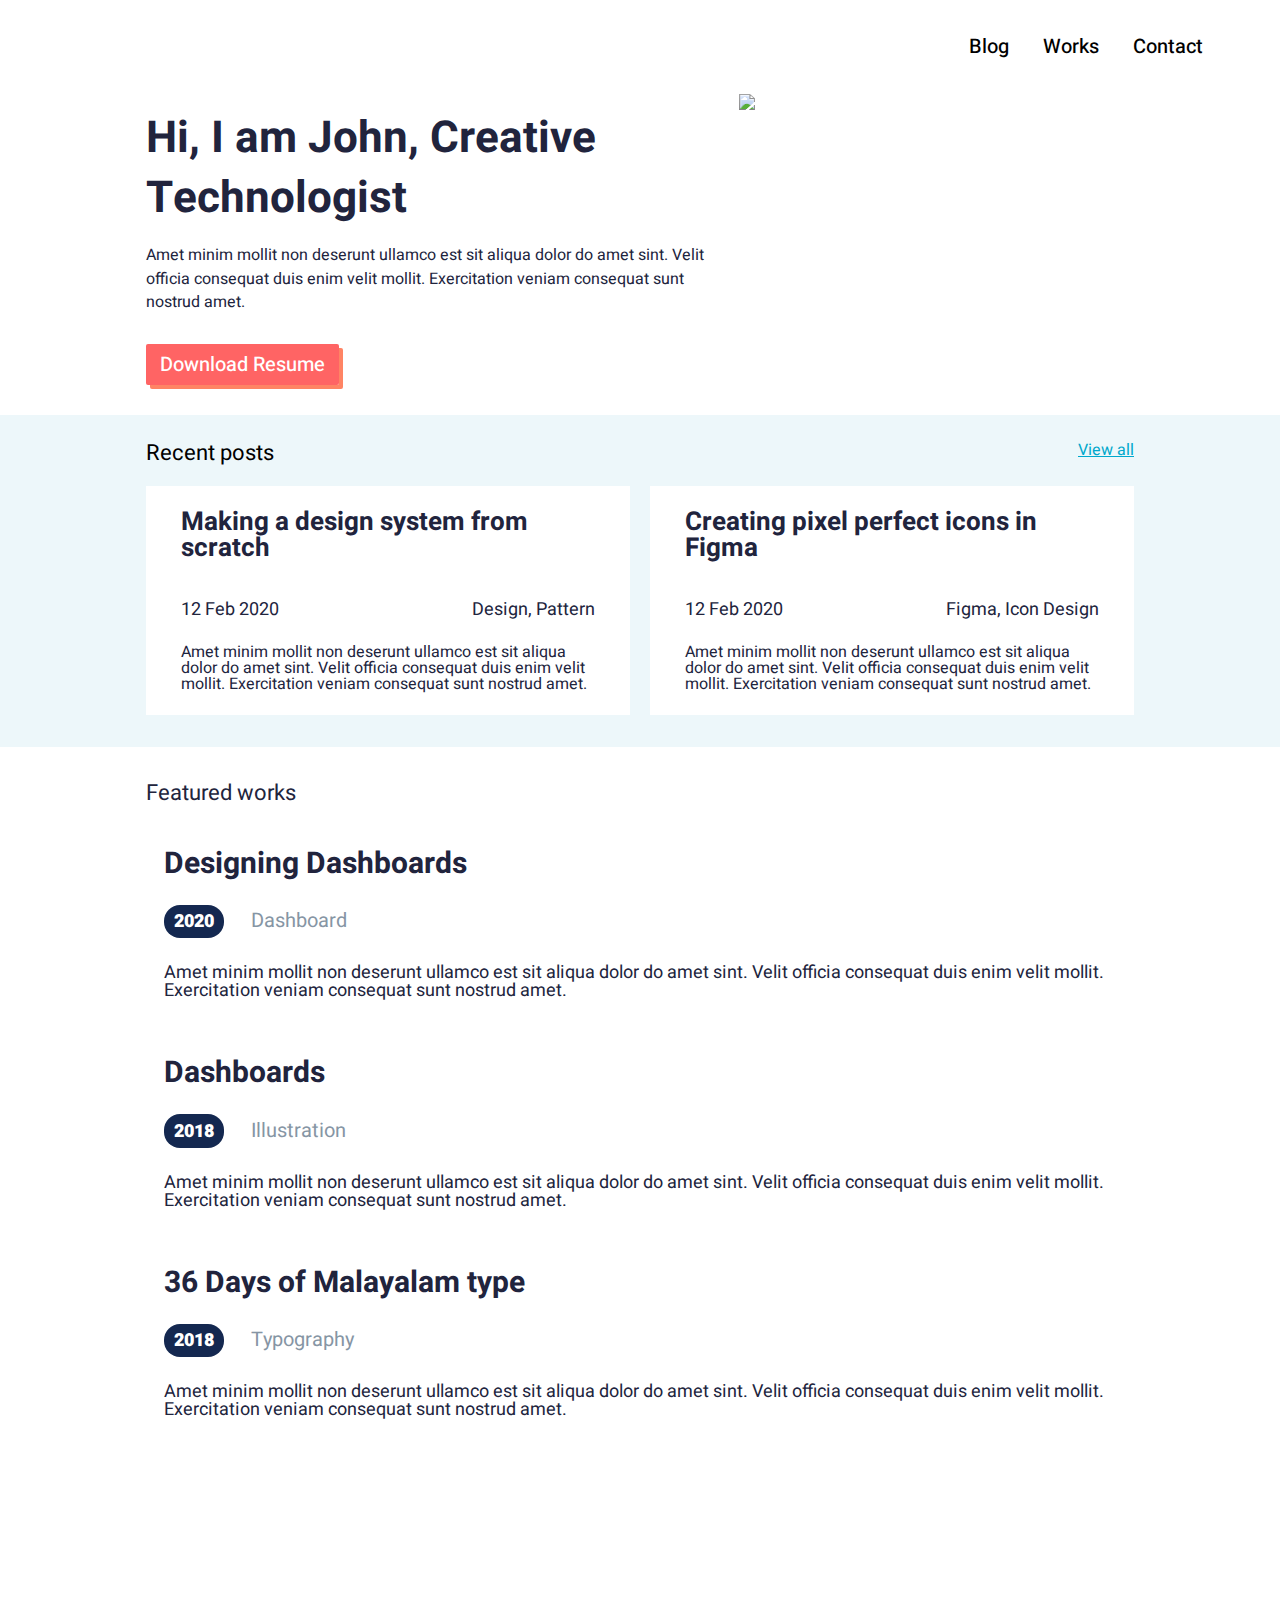
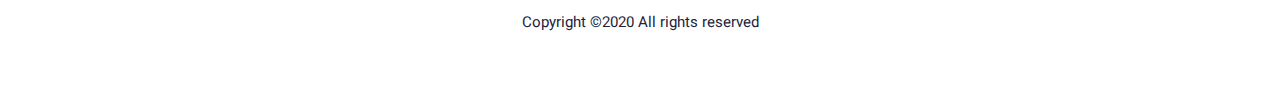
==== index.html @ c67c10aa "Add files via upload" ====
<!DOCTYPE html>
<html lang="ru">
<head>
	<title>Home</title>
	<meta charset="utf-8">
	<link rel="stylesheet" type="text/css" href="style-home.css">
<!-- Підключаємо шрифти -->
	<link rel="preconnect" href="https://fonts.googleapis.com">
	<link rel="preconnect" href="https://fonts.gstatic.com" crossorigin>
	<link href="https://fonts.googleapis.com/css2?family=Heebo:wght@400;500;700;900&display=swap" rel="stylesheet">
</head>
<body>

	<header class="header">
		<div class="container-header">
			<div class="menu">
				<a href="blog.html" class="menu__item">Blog</a>
				<a href="work.html" class="menu__item">Works</a>
				<a href="" class="menu__item">Contact</a>
			</div>
		</div>
	</header>

	<main class="main">
		<div class="hi">
			<div class="container">
				<div class="hi__row">
					<div class="hi__info info">
						<div class="info__title">Hi, I am John, Creative Technologist</div>
						<div class="info__text">Amet minim mollit non deserunt ullamco est sit aliqua dolor do amet sint. Velit officia consequat duis enim velit mollit. Exercitation veniam consequat sunt nostrud amet.</div>
						<div class="info__button">
							<a href="" class="info__download">Download Resume</a>
						</div>
					</div>
					<div class="hi__photo">
						<img src="img/trump.png">
					</div>
				</div>
			</div>
		</div>
		<div class="post">
			<div class="container">
				<div class="post__top top">
					<div class="top__row">
						<div class="top__recent">Recent posts</div>
						<a href="" class="top__view">View all</a>
					</div>
				</div>
				<div class="post__main main">
					<div class="main__row">
						<div class="main__item-1">
							<div class="main__title">Making a design system from scratch</div>
							<div class="main__subtitle">
								<div class="main__date">12 Feb 2020</div>
								<div class="main__info">Design, Pattern</div>
							</div>
							<div class="main__text">Amet minim mollit non deserunt ullamco est sit aliqua dolor do amet sint. Velit officia consequat duis enim velit mollit. Exercitation veniam consequat sunt nostrud amet.</div>
						</div>
						<div class="main__item-2">
							<div class="main__title">Creating pixel perfect icons in Figma</div>
							<div class="main__subtitle">
								<div class="main__date">12 Feb 2020</div>
								<div class="main__info">Figma, Icon Design</div>
							</div>
							<div class="main__text">Amet minim mollit non deserunt ullamco est sit aliqua dolor do amet sint. Velit officia consequat duis enim velit mollit. Exercitation veniam consequat sunt nostrud amet.</div>
						</div>
					</div>
				</div>
			</div>
		</div>
		<div class="work">
			<div class="container">
				<div class="work__row">
					<div class="work__featured">Featured works</div>
					<div class="work__item item">
						<div class="item__img">
							<img src="img/img-1.png" class="img" alt="">
						</div>
						<div class="item__block">
							<div class="item__title">Designing Dashboards</div>
							<div class="item__year">2020</div>
							<div class="item__word">Dashboard</div>
							<div class="item__text">Amet minim mollit non deserunt ullamco est sit aliqua dolor do amet sint. Velit officia consequat duis enim velit mollit. Exercitation veniam consequat sunt nostrud amet.</div>
						</div>
					</div>
					<div class="work__item item">
						<div class="item__img">
							<img src="img/img-2.png" class="img" alt="">
						</div>
						<div class="item__block">
							<div class="item__title">Dashboards</div>
							<div class="item__year">2018</div>
							<div class="item__word">Illustration</div>
							<div class="item__text">Amet minim mollit non deserunt ullamco est sit aliqua dolor do amet sint. Velit officia consequat duis enim velit mollit. Exercitation veniam consequat sunt nostrud amet.</div>
						</div>
					</div>
					<div class="work__item item">
						<div class="item__img">
							<img src="img/img-3.png" class="img" alt="">
						</div>
						<div class="item__block">
							<div class="item__title">36 Days of Malayalam type</div>
							<div class="item__year">2018</div>
							<div class="item__word">Typography</div>
							<div class="item__text">Amet minim mollit non deserunt ullamco est sit aliqua dolor do amet sint. Velit officia consequat duis enim velit mollit. Exercitation veniam consequat sunt nostrud amet.</div>
						</div>
					</div>
				</div>
			</div>
		</div>
	</main>

	<footer class="footer">
		<div class="footer__logos logos">
			<img src="img/insta.png" alt="" class="logos__item">
			<img src="img/insta.png" alt="" class="logos__item">
			<img src="img/insta.png" alt="" class="logos__item">
			<img src="img/insta.png" alt="" class="logos__item">
		</div>
		<div class="footer__text">Copyright ©2020 All rights reserved </div>
	</footer>

</body>
</html>
---- style-home.css ----
/* 		Обнуление		 */
*{padding: 0; margin: 0; border: 0;}
*, *:before, *:after{-moz-box-sizing:border-box;-webkit-box-sizing:border-box;box-sizing:border-box;}
:focus, :active{outline: none;}
a:active,a:focus{outline: none;}
nav,footer,header,aside{display: block;}
html,body{height: 100%; width: 100%; font-size: 100%; line-height: 1; font-size: 14px;-ms-text-size-adjust:100%;-moz-text-size-adjust:100%;-webkit-text-size-adjust:100%;}
input,button,textarea{font-family: inherit;}
input::-ms-clear{display: none;}
button{cursor: pointer;}
a,a:visited{text-decoration: none;}
a:hover{text-decoration: none;}
ul li{list-style: none;}
img{vertical-align: top;}
h1,h2,h3,h4,h5,h6{font-size: inherit;font-weight: inherit;}
/* 		Обнуление 		*/



body{
	font-family: Heebo;
}



.header{}
.container-header{
	margin: 0 60px;
}
.menu{
	display: flex;
	justify-content: flex-end;
	margin: 32px 0;
}
.menu__item{
	font-weight: 500;
	font-size: 20px;
	color: #000;
	padding: 5px 17px;
	transition-duration: 0.3s;
}

.menu__item:hover{
	color: #FF6464;
}


.main{}
.hi{}
.container{
	margin: 0 146px;
}
.hi__row{
	display: flex;
	justify-content: center;
}
.hi__info{
	align-items: center;
}
.info{}
.info__title{
	color: #21243D;
	font-weight: 700;
	font-size: 44px;
	line-height: 60px;
	margin: 15px 0;
}
.info__text{
	color: #21243D;
	font-weight: 400;
	font-size: 16px;
	line-height: 23.5px;
	margin: 15px 0;
}
.info__button{
	margin: 30px 0;
}

.info__download{
	display: inline;
	background-color: #FF6464;
	box-shadow: 4px 4px #FF8464;
	font-weight: 500;
	font-size: 20px;
	line-height: 40px;
	padding: 6px 14px;
	color: #fff;
	border-radius: 2px;
	top: 0;
	left: 0;
	position: relative;
	transition-duration: 0.1s, 0.1s, 0.1s;
	transition-property: top, left, box-shadow;
}

.info__download:hover{
	top: 2px;
	left: 2px;
	box-shadow: 2px 3px #FF8464;
}

.hi__photo{
	min-width: 40%;
	align-items: flex-end;
}




.post{
	background-color: #EDF7FA;
	padding-bottom: 32px;
}
.post__top{}
.top{}
.top__row{
	display: flex;
	justify-content: space-between;
	padding: 27px 0px 22px 0;
}
.top__recent{
	font-weight: 400;
	font-size: 22px;
}
.top__view{
	font-weight: 400;
	font-size: 16px;
	line-height: 23,5px;
	color: #00A8CC;
	text-decoration: underline;
}



.post__main{}
.main{}
.main__row{
	display: flex;
}
.main__item-1{
	max-width: 50%;
	padding: 23px 35px;
	background-color: #fff;
	margin-right: 10px;
}

.main__item-2{
	max-width: 50%;
	padding: 23px 35px;
	background-color: #fff;
	margin-left: 10px;
}

.main__title{
	font-weight: 700;
	font-size: 26px;
	color: #21243D;
	padding-bottom: 15px;
}
.main__subtitle{
	font-weight: 400;
	font-size: 18px;
	color: #21243D;
	display: flex;
	justify-content: space-between;
	padding: 25px 0;
}
.main__date{}
.main__info{}
.main__text{
	font-weight: 400;
	font-size: 16px;
	color: #21243D;
}




.work{}
.work__featured{
	font-weight: 400;
	font-size: 22px;
	color: #21243D;
	padding: 35px 0;
}
.work__row{}
.work__item{
	display: flex;
}
.item{
	padding: 10px 0;
	margin-bottom: 38px;
}
.item__img{}
.img{
	max-width: 246px;
	max-height: 180px;
	border-radius: 6px;
}
.item__block{
	margin-left: 18px;
}
.item__title{
	font-weight: 700;
	font-size: 30px;
	color: #21243D;
}

.item__year{
	display: inline-block;
	background-color: #142850;
	font-weight: 900;
	font-size: 18px;
	color: #fff;
	border-radius:  16px;
	padding: 8.5px 10px 7px 10px;
	margin: 26px 0;
}
.item__word{
	display: inline-block;
	font-weight: 400;
	font-size: 20px;
	color: #8695A4;
	margin: 0 24px;
}
.item__text{
	font-weight: 400;
	font-size: 18px;
	color: #21243D;
}


.footer{
	padding: 108px 0 54px 0;
}
.footer__logos{
	text-align: center;
	padding: 0 30px;

}
.logos{
}

.logos__item{
	max-height: 40px; 
	max-width: 40px;
	margin: 0 17.5px;;
}
.footer__text{
	text-align: center;
	font-weight: 400;
	font-size: 15px;
	color: #21243D;
	padding: 26px 0;
}
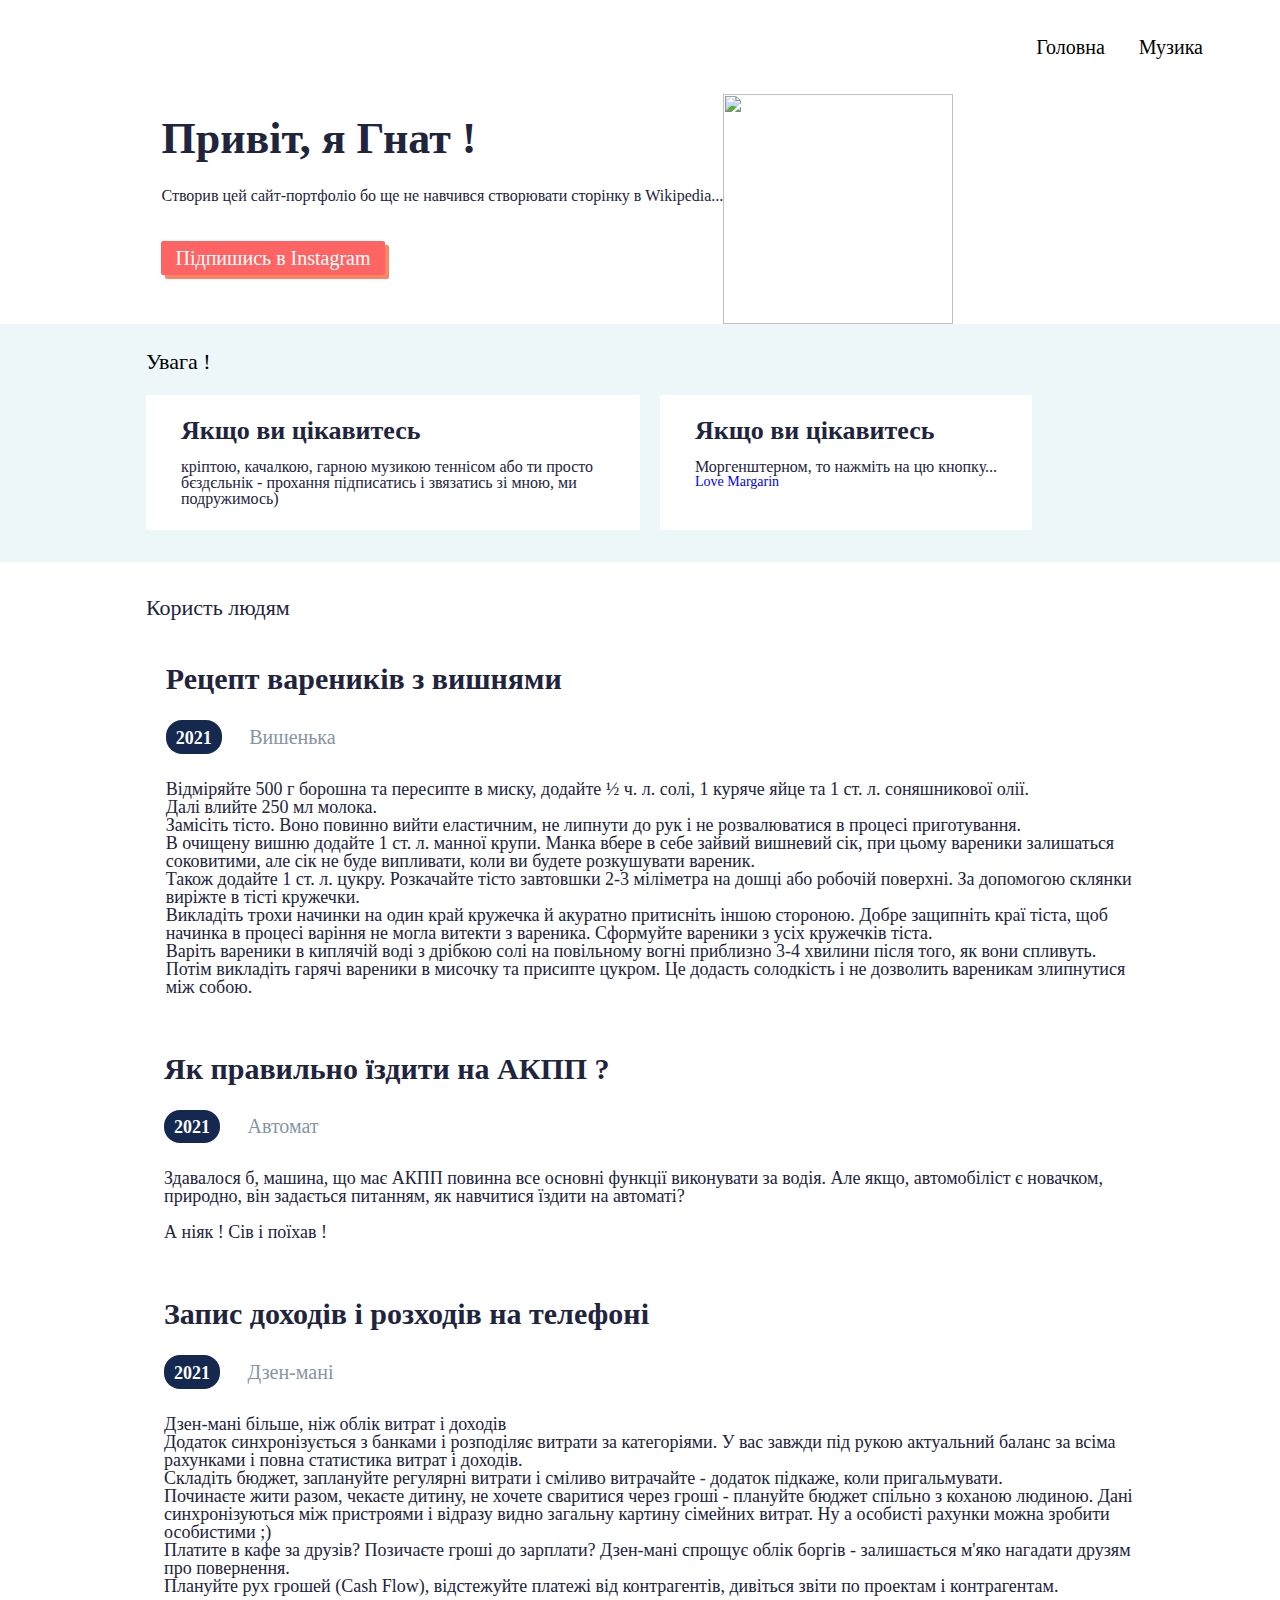
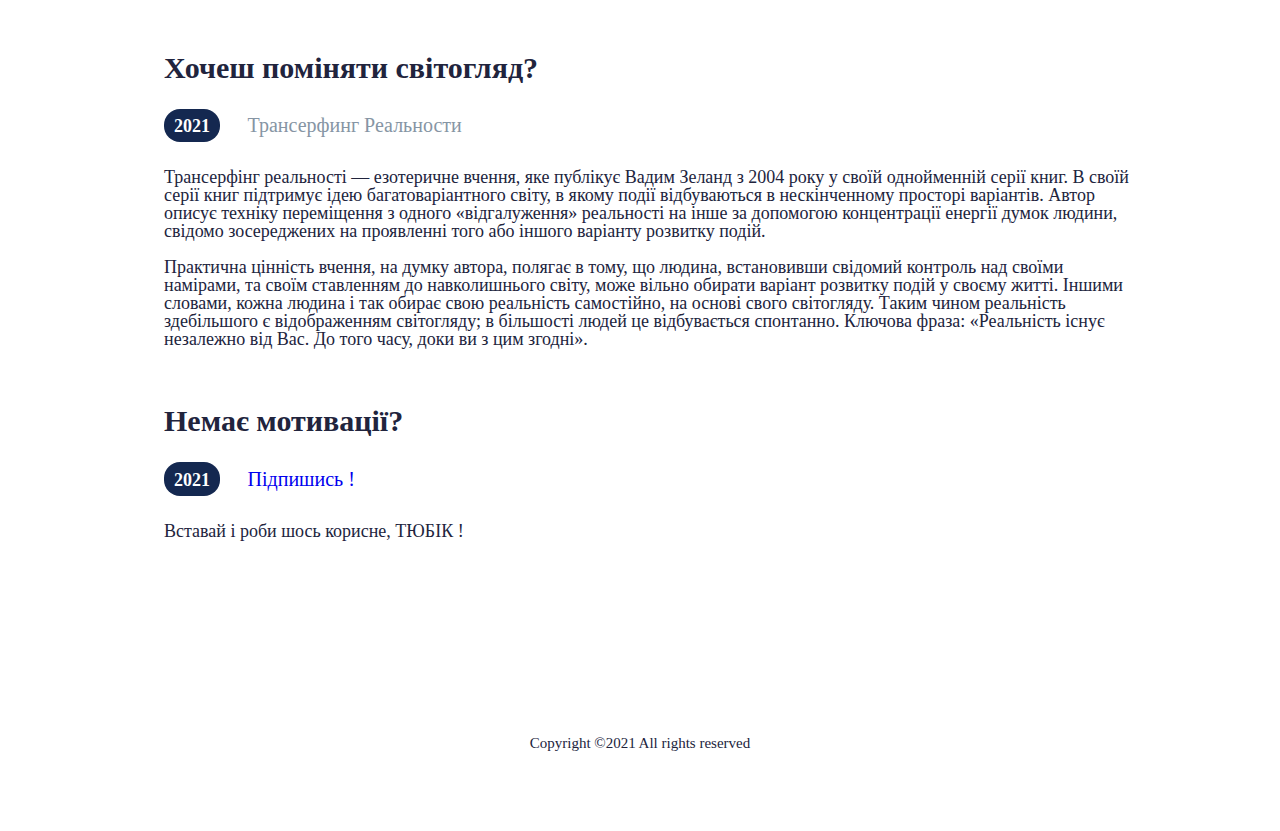
==== commit 8ffb99b5: "Add files via upload" ====
--- a/index.html
+++ b/index.html
@@ -7,16 +7,15 @@
 <!-- Підключаємо шрифти -->
 	<link rel="preconnect" href="https://fonts.googleapis.com">
 	<link rel="preconnect" href="https://fonts.gstatic.com" crossorigin>
-	<link href="https://fonts.googleapis.com/css2?family=Heebo:wght@400;500;700;900&display=swap" rel="stylesheet">
+	<link href="https://fonts.googleapis.com/css2?family=Nunito:wght@400;700;900&display=swap" rel="stylesheet">
 </head>
 <body>
 
 	<header class="header">
 		<div class="container-header">
 			<div class="menu">
-				<a href="blog.html" class="menu__item">Blog</a>
-				<a href="work.html" class="menu__item">Works</a>
-				<a href="" class="menu__item">Contact</a>
+				<a href="index.html" class="menu__item">Головна</a>
+				<a href="music.html" class="menu__item">Музика</a>
 			</div>
 		</div>
 	</header>
@@ -26,14 +25,14 @@
 			<div class="container">
 				<div class="hi__row">
 					<div class="hi__info info">
-						<div class="info__title">Hi, I am John, Creative Technologist</div>
-						<div class="info__text">Amet minim mollit non deserunt ullamco est sit aliqua dolor do amet sint. Velit officia consequat duis enim velit mollit. Exercitation veniam consequat sunt nostrud amet.</div>
+						<div class="info__title">Привіт, я Гнат !</div>
+						<div class="info__text">Створив цей сайт-портфоліо бо ще не навчився створювати сторінку в Wikipedia... </div>
 						<div class="info__button">
-							<a href="" class="info__download">Download Resume</a>
+							<a href="https://www.instagram.com/gnat_liashenko/" class="info__download" target="_blank">Підпишись в Instagram</a>
 						</div>
 					</div>
 					<div class="hi__photo">
-						<img src="img/trump.png">
+						<img src="img/me.jpg" width="230" height="230">
 					</div>
 				</div>
 			</div>
@@ -42,27 +41,21 @@
 			<div class="container">
 				<div class="post__top top">
 					<div class="top__row">
-						<div class="top__recent">Recent posts</div>
-						<a href="" class="top__view">View all</a>
+						<div class="top__recent">Увага !</div>
 					</div>
 				</div>
 				<div class="post__main main">
 					<div class="main__row">
 						<div class="main__item-1">
-							<div class="main__title">Making a design system from scratch</div>
-							<div class="main__subtitle">
-								<div class="main__date">12 Feb 2020</div>
-								<div class="main__info">Design, Pattern</div>
-							</div>
-							<div class="main__text">Amet minim mollit non deserunt ullamco est sit aliqua dolor do amet sint. Velit officia consequat duis enim velit mollit. Exercitation veniam consequat sunt nostrud amet.</div>
+							<div class="main__title">Якщо ви цікавитесь </div>
+							<div class="main__text">кріптою, качалкою, гарною музикою теннісом або ти просто бєздєльнік - прохання підписатись і звязатись зі мною, ми подружимось)</div>
 						</div>
 						<div class="main__item-2">
-							<div class="main__title">Creating pixel perfect icons in Figma</div>
-							<div class="main__subtitle">
-								<div class="main__date">12 Feb 2020</div>
-								<div class="main__info">Figma, Icon Design</div>
+							<div class="main__title">Якщо ви цікавитесь </div>
+							<div class="main__text">Моргенштерном, то нажміть на цю кнопку...</div>
+							<div class="main__button">
+								<a href="https://www.google.com/" class="button">Love Margarin</a>
 							</div>
-							<div class="main__text">Amet minim mollit non deserunt ullamco est sit aliqua dolor do amet sint. Velit officia consequat duis enim velit mollit. Exercitation veniam consequat sunt nostrud amet.</div>
 						</div>
 					</div>
 				</div>
@@ -71,27 +64,28 @@
 		<div class="work">
 			<div class="container">
 				<div class="work__row">
-					<div class="work__featured">Featured works</div>
+					<div class="work__featured">Користь людям</div>
 					<div class="work__item item">
 						<div class="item__img">
-							<img src="img/img-1.png" class="img" alt="">
+							<img src="img/img-1.jpg" class="img" alt="">
+							<img src="img/img-11.jpg" class="img" alt="">
 						</div>
 						<div class="item__block">
-							<div class="item__title">Designing Dashboards</div>
-							<div class="item__year">2020</div>
-							<div class="item__word">Dashboard</div>
-							<div class="item__text">Amet minim mollit non deserunt ullamco est sit aliqua dolor do amet sint. Velit officia consequat duis enim velit mollit. Exercitation veniam consequat sunt nostrud amet.</div>
+							<div class="item__title">Рецепт вареників з вишнями</div>
+							<div class="item__year">2021</div>
+							<div class="item__word">Вишенька</div>
+							<div class="item__text">Відміряйте 500 г борошна та пересипте в миску, додайте ½ ч. л. солі, 1 куряче яйце та 1 ст. л. соняшникової олії. <br>Далі влийте 250 мл молока. <br> Замісіть тісто. Воно повинно вийти еластичним, не липнути до рук і не розвалюватися в процесі приготування. <br> В очищену вишню додайте 1 ст. л. манної крупи. Манка вбере в себе зайвий вишневий сік, при цьому вареники залишаться соковитими, але сік не буде випливати, коли ви будете розкушувати вареник. <br>Також додайте 1 ст. л. цукру. Розкачайте тісто завтовшки 2-3 міліметра на дошці або робочій поверхні. За допомогою склянки виріжте в тісті кружечки. <br>Викладіть трохи начинки на один край кружечка й акуратно притисніть іншою стороною. Добре защипніть краї тіста, щоб начинка в процесі варіння не могла витекти з вареника. Сформуйте вареники з усіх кружечків тіста. <br>Варіть вареники в киплячій воді з дрібкою солі на повільному вогні приблизно 3-4 хвилини після того, як вони спливуть. Потім викладіть гарячі вареники в мисочку та присипте цукром. Це додасть солодкість і не дозволить вареникам злипнутися між собою.</div>
 						</div>
 					</div>
 					<div class="work__item item">
 						<div class="item__img">
-							<img src="img/img-2.png" class="img" alt="">
+							<img src="img/img-2.jpg" class="img" alt="">
 						</div>
 						<div class="item__block">
-							<div class="item__title">Dashboards</div>
-							<div class="item__year">2018</div>
-							<div class="item__word">Illustration</div>
-							<div class="item__text">Amet minim mollit non deserunt ullamco est sit aliqua dolor do amet sint. Velit officia consequat duis enim velit mollit. Exercitation veniam consequat sunt nostrud amet.</div>
+							<div class="item__title">Як правильно їздити на АКПП ?</div>
+							<div class="item__year">2021</div>
+							<div class="item__word">Автомат</div>
+							<div class="item__text">Здавалося б, машина, що має АКПП повинна все основні функції виконувати за водія. Але якщо, автомобіліст є новачком, природно, він задається питанням, як навчитися їздити на автоматі? <br><br><p class="pagargaph">А ніяк ! Сів і поїхав !</p></div>
 						</div>
 					</div>
 					<div class="work__item item">
@@ -99,11 +93,34 @@
 							<img src="img/img-3.png" class="img" alt="">
 						</div>
 						<div class="item__block">
-							<div class="item__title">36 Days of Malayalam type</div>
-							<div class="item__year">2018</div>
-							<div class="item__word">Typography</div>
-							<div class="item__text">Amet minim mollit non deserunt ullamco est sit aliqua dolor do amet sint. Velit officia consequat duis enim velit mollit. Exercitation veniam consequat sunt nostrud amet.</div>
+							<div class="item__title">Запис доходів і розходів на телефоні</div>
+							<div class="item__year">2021</div>
+							<div class="item__word">Дзен-мані</div>
+							<div class="item__text">Дзен-мані більше, ніж облік витрат і доходів <br>Додаток синхронізується з банками і розподіляє витрати за категоріями. У вас завжди під рукою актуальний баланс за всіма рахунками і повна статистика витрат і доходів. <br>Складіть бюджет, заплануйте регулярні витрати і сміливо витрачайте - додаток підкаже, коли пригальмувати. <br> Починаєте жити разом, чекаєте дитину, не хочете сваритися через гроші - плануйте бюджет спільно з коханою людиною. Дані синхронізуються між пристроями і відразу видно загальну картину сімейних витрат. Ну а особисті рахунки можна зробити особистими ;) <br>Платите в кафе за друзів? Позичаєте гроші до зарплати? Дзен-мані спрощує облік боргів - залишається м'яко нагадати друзям про повернення. <br>Плануйте рух грошей (Cash Flow), відстежуйте платежі від контрагентів, дивіться звіти по проектам і контрагентам.</div>
 						</div>
+					</div>
+					<div class="work__item item">
+						<div class="item__img">
+							<img src="img/img-4.jpg" class="img" alt="">
+						</div>
+						<div class="item__block">
+							<div class="item__title">Хочеш поміняти світогляд?</div>
+							<div class="item__year">2021</div>
+							<div class="item__word">Трансерфинг Реальности</div>
+							<div class="item__text">Трансерфінг реальності — езотеричне вчення, яке публікує Вадим Зеланд з 2004 року у своїй однойменній серії книг. В своїй серії книг підтримує ідею багатоваріантного світу, в якому події відбуваються в нескінченному просторі варіантів. Автор описує техніку переміщення з одного «відгалуження» реальності на інше за допомогою концентрації енергії думок людини, свідомо зосереджених на проявленні того або іншого варіанту розвитку подій. <br><br>Практична цінність вчення, на думку автора, полягає в тому, що людина, встановивши свідомий контроль над своїми намірами, та своїм ставленням до навколишнього світу, може вільно обирати варіант розвитку подій у своєму житті. Іншими словами, кожна людина і так обирає свою реальність самостійно, на основі свого світогляду. Таким чином реальність здебільшого є відображенням світогляду; в більшості людей це відбувається спонтанно. Ключова фраза: «Реальність існує незалежно від Вас. До того часу, доки ви з цим згодні».</div>
+						</div>
+					</div>
+					<div class="work__item item">
+						<div class="item__img">
+							<img src="img/img-5.jpg" class="img" alt="">
+						</div>
+						<div class="item__block">
+							<div class="item__title">Немає мотивації?</div>
+							<div class="item__year">2021</div>
+							<div class="item__word">
+								<a href="https://www.instagram.com/slon.000001/" class="button">Підпишись !</a>
+							</div>
+							<div class="item__text slon">Вставай і роби шось корисне, ТЮБІК !</div>
 					</div>
 				</div>
 			</div>
@@ -112,12 +129,11 @@
 
 	<footer class="footer">
 		<div class="footer__logos logos">
-			<img src="img/insta.png" alt="" class="logos__item">
-			<img src="img/insta.png" alt="" class="logos__item">
-			<img src="img/insta.png" alt="" class="logos__item">
-			<img src="img/insta.png" alt="" class="logos__item">
+			<a href="https://www.instagram.com/gnat_liashenko/" class="footer__insta" target="_blank">
+				<img src="img/insta.png" alt="" class="logos__item">
+			</a>
 		</div>
-		<div class="footer__text">Copyright ©2020 All rights reserved </div>
+		<div class="footer__text">Copyright ©2021 All rights reserved </div>
 	</footer>
 
 </body>
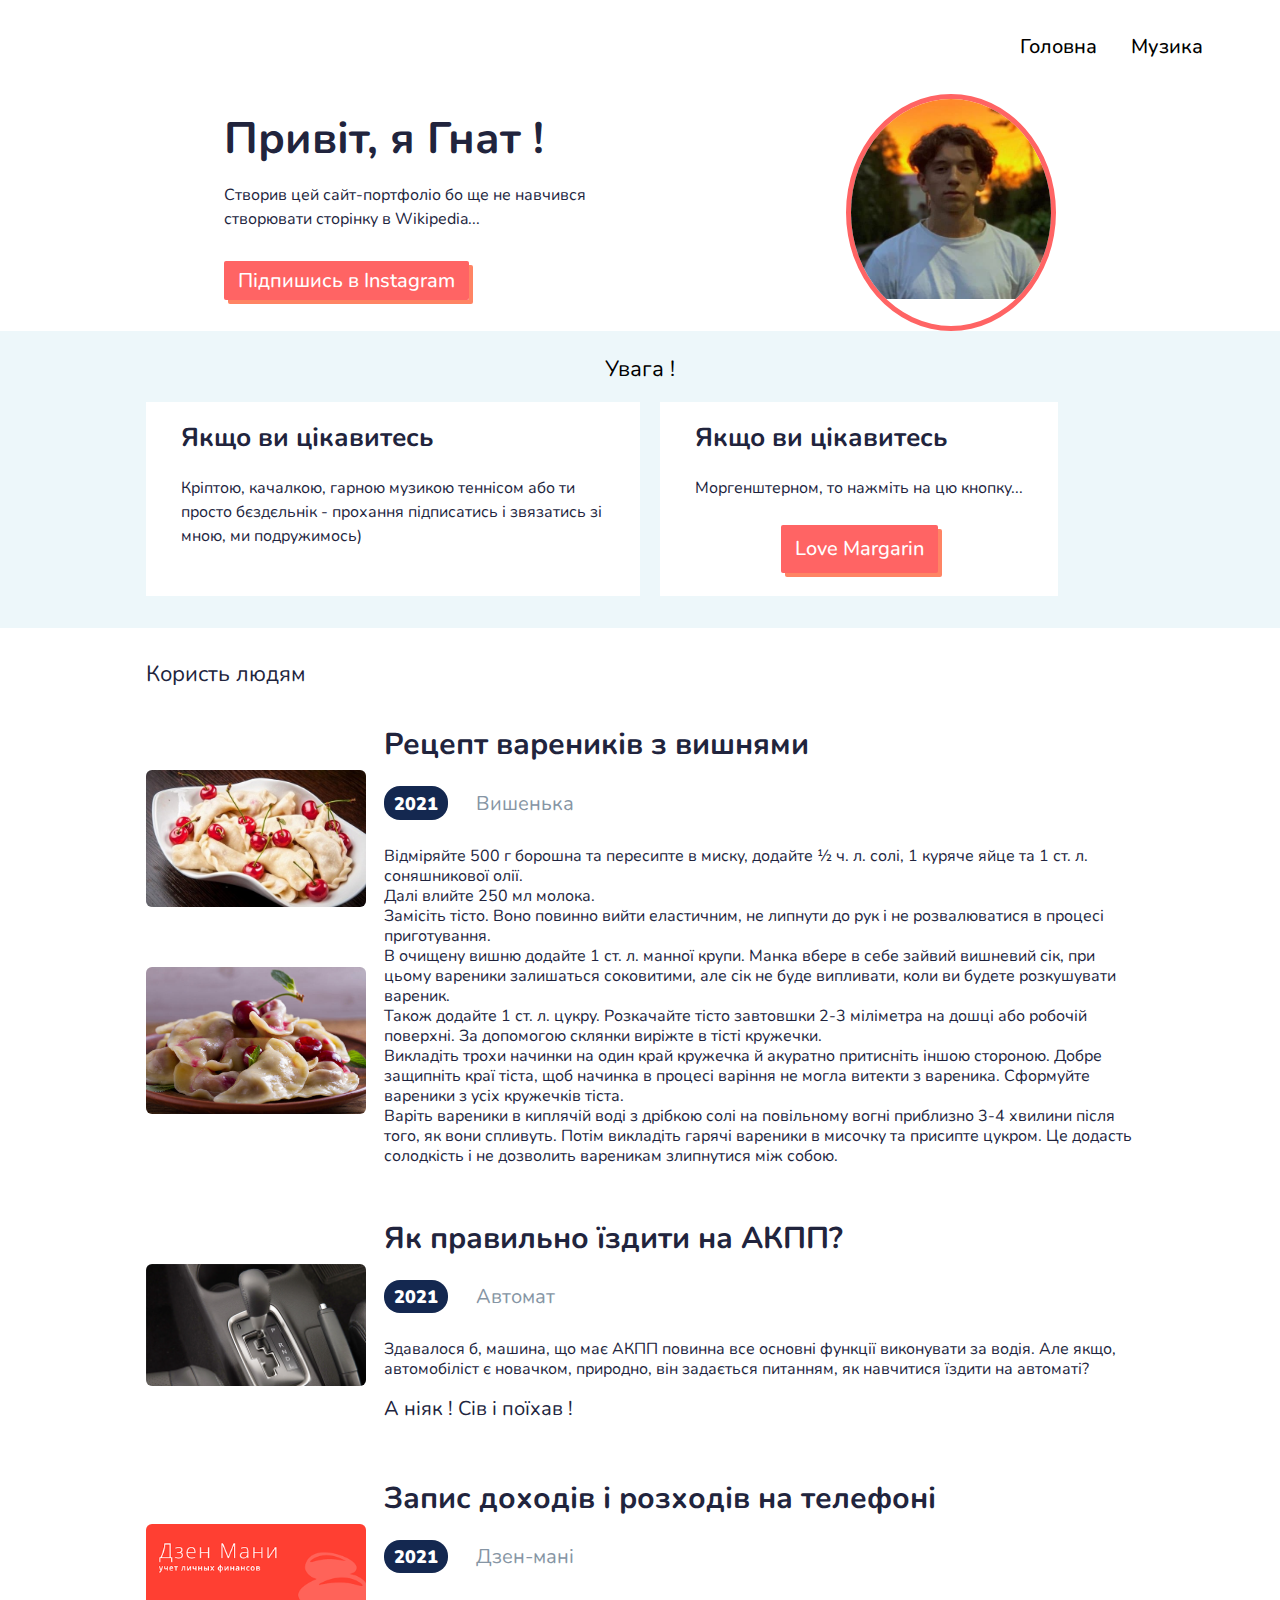
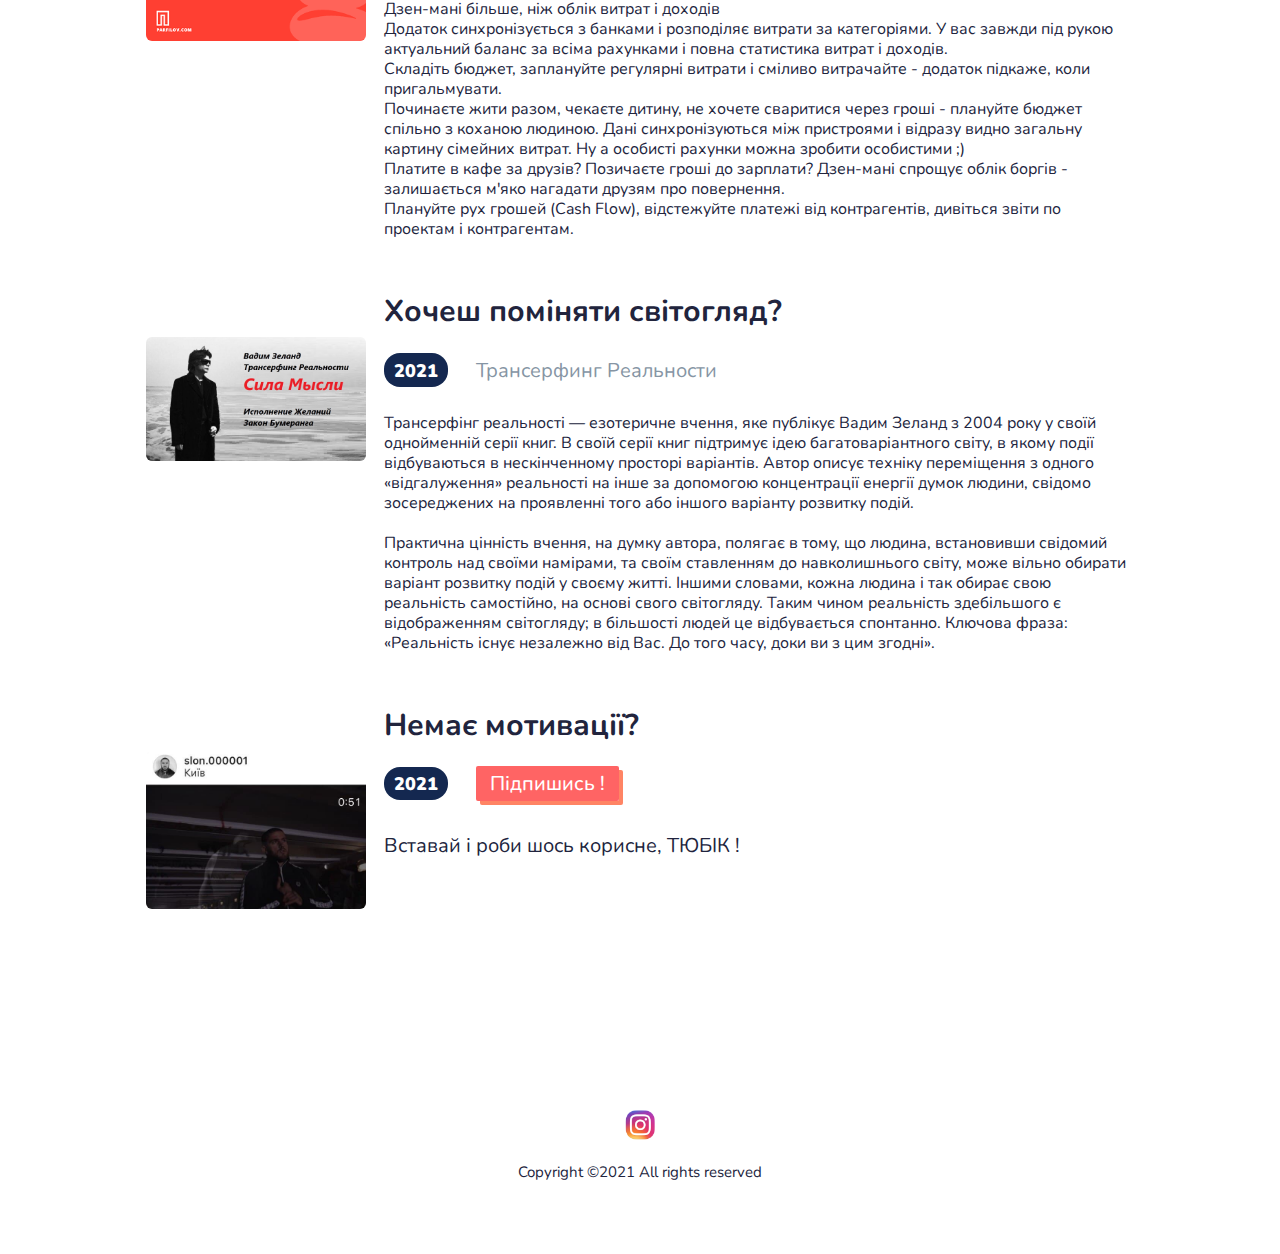
==== commit 556a6c6a: "Add files via upload" ====
--- a/index.html
+++ b/index.html
@@ -32,7 +32,7 @@
 						</div>
 					</div>
 					<div class="hi__photo">
-						<img src="img/me.jpg" width="230" height="230">
+						<img src="img/me.jpg" width="200" height="200">
 					</div>
 				</div>
 			</div>
@@ -48,7 +48,7 @@
 					<div class="main__row">
 						<div class="main__item-1">
 							<div class="main__title">Якщо ви цікавитесь </div>
-							<div class="main__text">кріптою, качалкою, гарною музикою теннісом або ти просто бєздєльнік - прохання підписатись і звязатись зі мною, ми подружимось)</div>
+							<div class="main__text">Кріптою, качалкою, гарною музикою теннісом або ти просто бєздєльнік - прохання підписатись і звязатись зі мною, ми подружимось)</div>
 						</div>
 						<div class="main__item-2">
 							<div class="main__title">Якщо ви цікавитесь </div>
@@ -82,7 +82,7 @@
 							<img src="img/img-2.jpg" class="img" alt="">
 						</div>
 						<div class="item__block">
-							<div class="item__title">Як правильно їздити на АКПП ?</div>
+							<div class="item__title">Як правильно їздити на АКПП?</div>
 							<div class="item__year">2021</div>
 							<div class="item__word">Автомат</div>
 							<div class="item__text">Здавалося б, машина, що має АКПП повинна все основні функції виконувати за водія. Але якщо, автомобіліст є новачком, природно, він задається питанням, як навчитися їздити на автоматі? <br><br><p class="pagargaph">А ніяк ! Сів і поїхав !</p></div>
@@ -130,7 +130,7 @@
 	<footer class="footer">
 		<div class="footer__logos logos">
 			<a href="https://www.instagram.com/gnat_liashenko/" class="footer__insta" target="_blank">
-				<img src="img/insta.png" alt="" class="logos__item">
+				<img src="img/insta.png" alt="" class="logos__item" width="60" height="60">
 			</a>
 		</div>
 		<div class="footer__text">Copyright ©2021 All rights reserved </div>
--- a/style-home.css
+++ b/style-home.css
@@ -18,7 +18,7 @@
 
 
 body{
-	font-family: Heebo;
+	font-family: Nunito;
 }
 
 
@@ -66,6 +66,7 @@
 	margin: 15px 0;
 }
 .info__text{
+	max-width: 70%;
 	color: #21243D;
 	font-weight: 400;
 	font-size: 16px;
@@ -100,8 +101,9 @@
 }
 
 .hi__photo{
-	min-width: 40%;
-	align-items: flex-end;
+	border-radius: 50%;
+	border: 5px solid #FF6464;
+	overflow: hidden;
 }
 
 
@@ -114,13 +116,12 @@
 .post__top{}
 .top{}
 .top__row{
-	display: flex;
-	justify-content: space-between;
 	padding: 27px 0px 22px 0;
 }
 .top__recent{
 	font-weight: 400;
 	font-size: 22px;
+	text-align: center;
 }
 .top__view{
 	font-weight: 400;
@@ -151,6 +152,34 @@
 	margin-left: 10px;
 }
 
+.main__button{
+	display: flex;
+	justify-content: center;
+}
+
+.button{
+	display: inline;
+	background-color: #FF6464;
+	box-shadow: 4px 4px #FF8464;
+	font-weight: 500;
+	font-size: 20px;
+	line-height: 40px;
+	padding: 4px 14px;
+	margin-top: 25px;
+	color: #fff;
+	border-radius: 2px;
+	top: 0;
+	left: 0;
+	position: relative;
+	transition-duration: 0.1s, 0.1s, 0.1s;
+	transition-property: top, left, box-shadow;
+}
+
+.button:hover{
+	top: 2px;
+	left: 2px;
+	box-shadow: 2px 3px #FF8464;
+}
 .main__title{
 	font-weight: 700;
 	font-size: 26px;
@@ -165,12 +194,12 @@
 	justify-content: space-between;
 	padding: 25px 0;
 }
-.main__date{}
-.main__info{}
 .main__text{
 	font-weight: 400;
 	font-size: 16px;
 	color: #21243D;
+	line-height: 24px;
+	padding-top: 10px;
 }
 
 
@@ -191,11 +220,14 @@
 	padding: 10px 0;
 	margin-bottom: 38px;
 }
-.item__img{}
+.item__img{
+	padding: 10px 0;
+}
 .img{
-	max-width: 246px;
-	max-height: 180px;
+	max-width: 220px;
+	max-height: 160px;
 	border-radius: 6px;
+	margin: 30px 0;
 }
 .item__block{
 	margin-left: 18px;
@@ -225,8 +257,18 @@
 }
 .item__text{
 	font-weight: 400;
-	font-size: 18px;
-	color: #21243D;
+	font-size: 16px;
+	color: #21243D;
+	line-height: 20px;
+}
+
+.slon{
+	padding-top: 10px;
+	font-size: 20px;
+}
+
+.pagargaph{
+	font-size: 20px;
 }
 
 
@@ -251,5 +293,5 @@
 	font-weight: 400;
 	font-size: 15px;
 	color: #21243D;
-	padding: 26px 0;
-}
+	padding: 20px 0;
+}
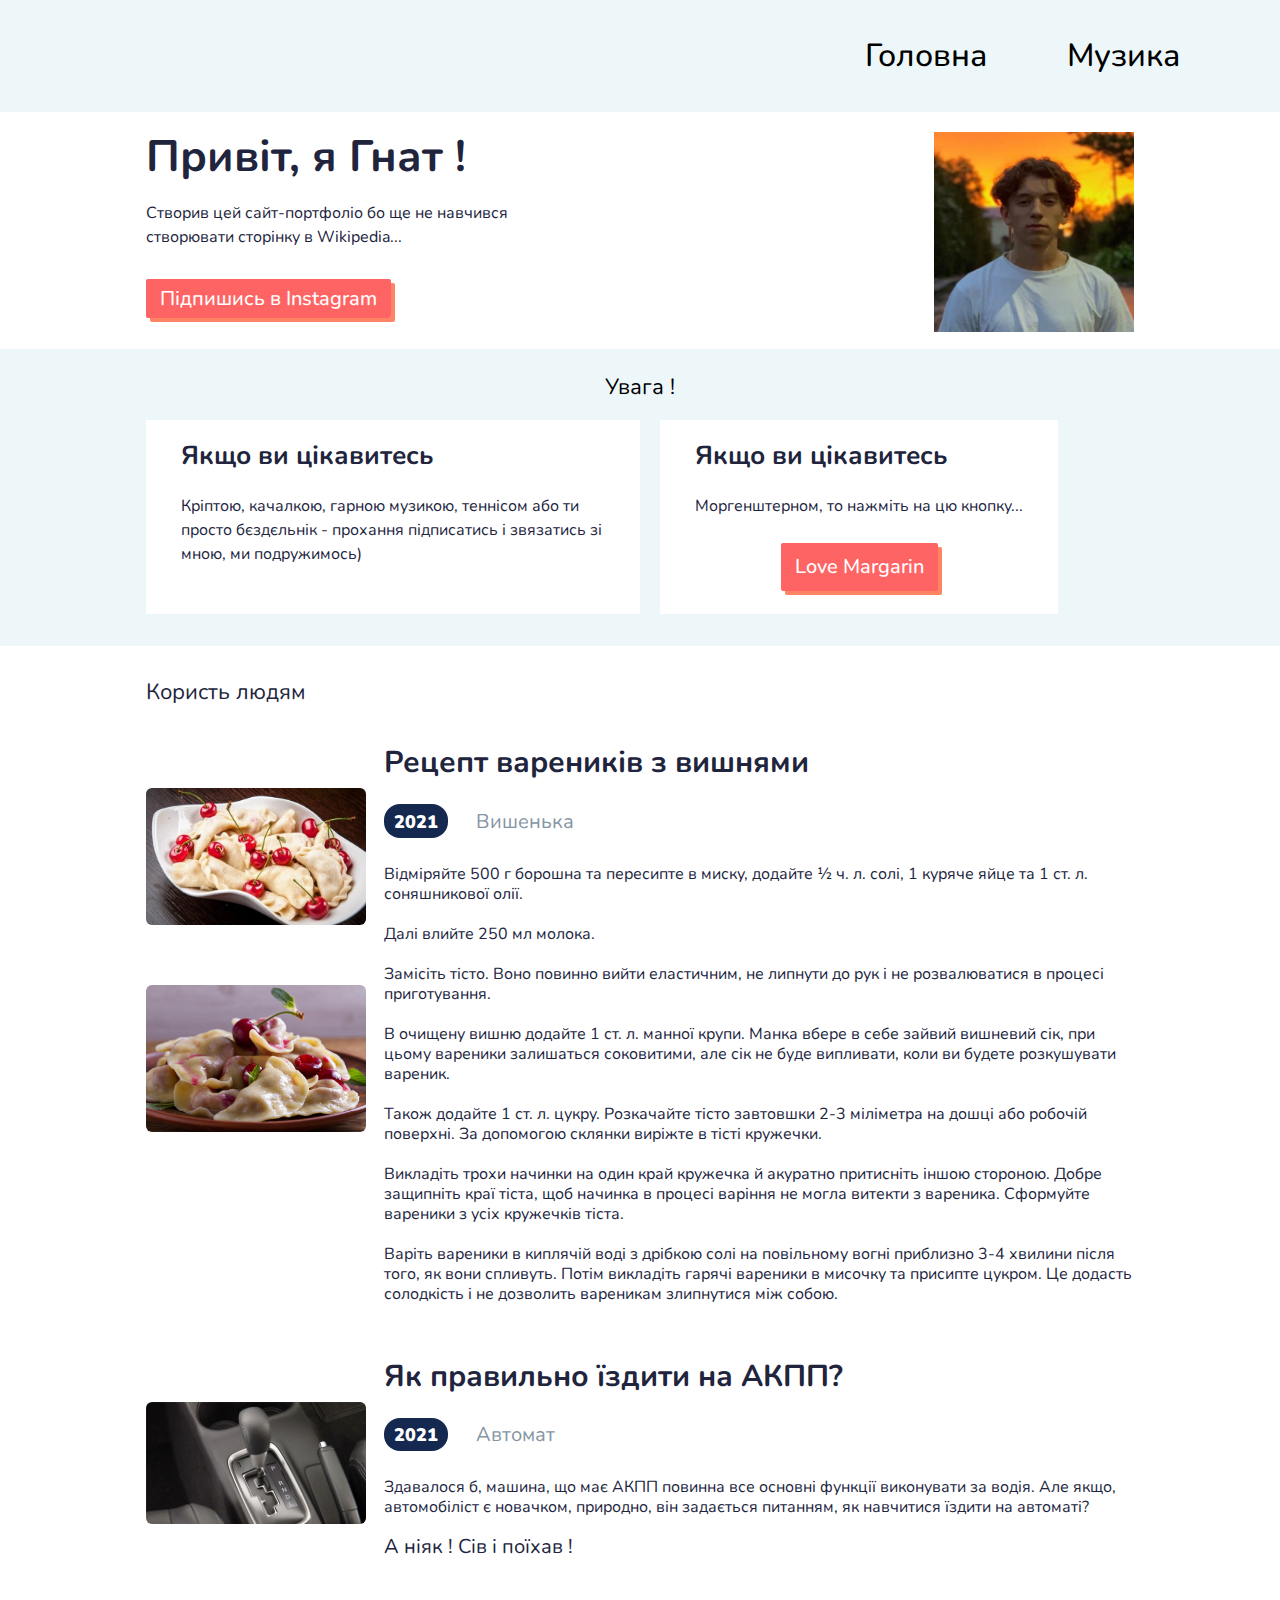
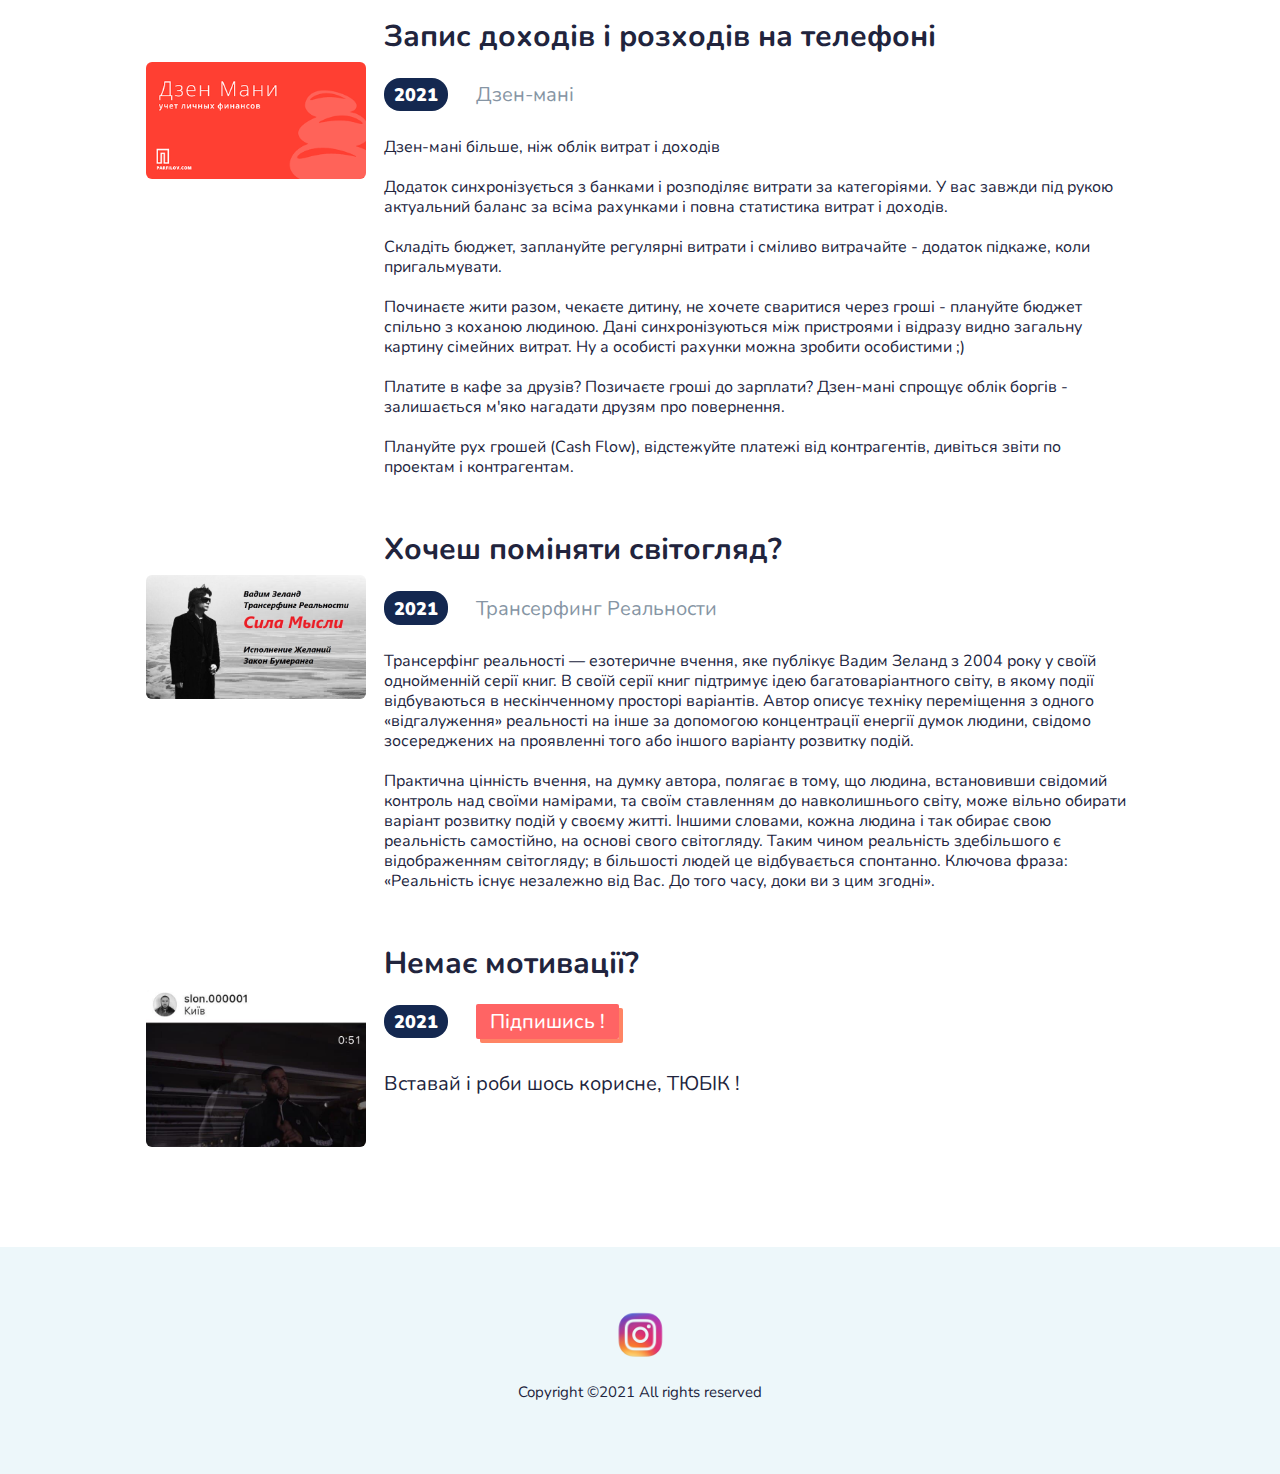
==== commit dfbc6a57: "Add files via upload" ====
--- a/index.html
+++ b/index.html
@@ -48,7 +48,7 @@
 					<div class="main__row">
 						<div class="main__item-1">
 							<div class="main__title">Якщо ви цікавитесь </div>
-							<div class="main__text">Кріптою, качалкою, гарною музикою теннісом або ти просто бєздєльнік - прохання підписатись і звязатись зі мною, ми подружимось)</div>
+							<div class="main__text">Кріптою, качалкою, гарною музикою, теннісом або ти просто бєздєльнік - прохання підписатись і звязатись зі мною, ми подружимось)</div>
 						</div>
 						<div class="main__item-2">
 							<div class="main__title">Якщо ви цікавитесь </div>
@@ -74,7 +74,7 @@
 							<div class="item__title">Рецепт вареників з вишнями</div>
 							<div class="item__year">2021</div>
 							<div class="item__word">Вишенька</div>
-							<div class="item__text">Відміряйте 500 г борошна та пересипте в миску, додайте ½ ч. л. солі, 1 куряче яйце та 1 ст. л. соняшникової олії. <br>Далі влийте 250 мл молока. <br> Замісіть тісто. Воно повинно вийти еластичним, не липнути до рук і не розвалюватися в процесі приготування. <br> В очищену вишню додайте 1 ст. л. манної крупи. Манка вбере в себе зайвий вишневий сік, при цьому вареники залишаться соковитими, але сік не буде випливати, коли ви будете розкушувати вареник. <br>Також додайте 1 ст. л. цукру. Розкачайте тісто завтовшки 2-3 міліметра на дошці або робочій поверхні. За допомогою склянки виріжте в тісті кружечки. <br>Викладіть трохи начинки на один край кружечка й акуратно притисніть іншою стороною. Добре защипніть краї тіста, щоб начинка в процесі варіння не могла витекти з вареника. Сформуйте вареники з усіх кружечків тіста. <br>Варіть вареники в киплячій воді з дрібкою солі на повільному вогні приблизно 3-4 хвилини після того, як вони спливуть. Потім викладіть гарячі вареники в мисочку та присипте цукром. Це додасть солодкість і не дозволить вареникам злипнутися між собою.</div>
+							<div class="item__text">Відміряйте 500 г борошна та пересипте в миску, додайте ½ ч. л. солі, 1 куряче яйце та 1 ст. л. соняшникової олії. <br><br>Далі влийте 250 мл молока. <br><br> Замісіть тісто. Воно повинно вийти еластичним, не липнути до рук і не розвалюватися в процесі приготування. <br><br> В очищену вишню додайте 1 ст. л. манної крупи. Манка вбере в себе зайвий вишневий сік, при цьому вареники залишаться соковитими, але сік не буде випливати, коли ви будете розкушувати вареник. <br><br>Також додайте 1 ст. л. цукру. Розкачайте тісто завтовшки 2-3 міліметра на дошці або робочій поверхні. За допомогою склянки виріжте в тісті кружечки. <br><br>Викладіть трохи начинки на один край кружечка й акуратно притисніть іншою стороною. Добре защипніть краї тіста, щоб начинка в процесі варіння не могла витекти з вареника. Сформуйте вареники з усіх кружечків тіста. <br><br>Варіть вареники в киплячій воді з дрібкою солі на повільному вогні приблизно 3-4 хвилини після того, як вони спливуть. Потім викладіть гарячі вареники в мисочку та присипте цукром. Це додасть солодкість і не дозволить вареникам злипнутися між собою.</div>
 						</div>
 					</div>
 					<div class="work__item item">
@@ -96,7 +96,7 @@
 							<div class="item__title">Запис доходів і розходів на телефоні</div>
 							<div class="item__year">2021</div>
 							<div class="item__word">Дзен-мані</div>
-							<div class="item__text">Дзен-мані більше, ніж облік витрат і доходів <br>Додаток синхронізується з банками і розподіляє витрати за категоріями. У вас завжди під рукою актуальний баланс за всіма рахунками і повна статистика витрат і доходів. <br>Складіть бюджет, заплануйте регулярні витрати і сміливо витрачайте - додаток підкаже, коли пригальмувати. <br> Починаєте жити разом, чекаєте дитину, не хочете сваритися через гроші - плануйте бюджет спільно з коханою людиною. Дані синхронізуються між пристроями і відразу видно загальну картину сімейних витрат. Ну а особисті рахунки можна зробити особистими ;) <br>Платите в кафе за друзів? Позичаєте гроші до зарплати? Дзен-мані спрощує облік боргів - залишається м'яко нагадати друзям про повернення. <br>Плануйте рух грошей (Cash Flow), відстежуйте платежі від контрагентів, дивіться звіти по проектам і контрагентам.</div>
+							<div class="item__text">Дзен-мані більше, ніж облік витрат і доходів <br><br>Додаток синхронізується з банками і розподіляє витрати за категоріями. У вас завжди під рукою актуальний баланс за всіма рахунками і повна статистика витрат і доходів. <br><br>Складіть бюджет, заплануйте регулярні витрати і сміливо витрачайте - додаток підкаже, коли пригальмувати. <br><br> Починаєте жити разом, чекаєте дитину, не хочете сваритися через гроші - плануйте бюджет спільно з коханою людиною. Дані синхронізуються між пристроями і відразу видно загальну картину сімейних витрат. Ну а особисті рахунки можна зробити особистими ;) <br><br>Платите в кафе за друзів? Позичаєте гроші до зарплати? Дзен-мані спрощує облік боргів - залишається м'яко нагадати друзям про повернення. <br><br>Плануйте рух грошей (Cash Flow), відстежуйте платежі від контрагентів, дивіться звіти по проектам і контрагентам.</div>
 						</div>
 					</div>
 					<div class="work__item item">
--- a/style-home.css
+++ b/style-home.css
@@ -23,20 +23,22 @@
 
 
 
-.header{}
+.header{
+	background-color: #EDF7FA;
+}
 .container-header{
 	margin: 0 60px;
 }
 .menu{
 	display: flex;
 	justify-content: flex-end;
-	margin: 32px 0;
+	padding: 32px 0;
 }
 .menu__item{
 	font-weight: 500;
-	font-size: 20px;
+	font-size: 32px;
 	color: #000;
-	padding: 5px 17px;
+	padding: 8px 40px;
 	transition-duration: 0.3s;
 }
 
@@ -52,7 +54,7 @@
 }
 .hi__row{
 	display: flex;
-	justify-content: center;
+	justify-content: space-between;
 }
 .hi__info{
 	align-items: center;
@@ -101,9 +103,10 @@
 }
 
 .hi__photo{
-	border-radius: 50%;
-	border: 5px solid #FF6464;
+	padding-top: 20px;
 	overflow: hidden;
+	min-width: 200px;
+	min-height: 200px;
 }
 
 
@@ -273,19 +276,20 @@
 
 
 .footer{
-	padding: 108px 0 54px 0;
+	padding: 58px 0 54px 0;
+	margin-top: 50px;
+	background-color: #EDF7FA;
 }
 .footer__logos{
 	text-align: center;
 	padding: 0 30px;
 
+
 }
 .logos{
 }
 
-.logos__item{
-	max-height: 40px; 
-	max-width: 40px;
+.logos__item{ 
 	margin: 0 17.5px;;
 }
 .footer__text{
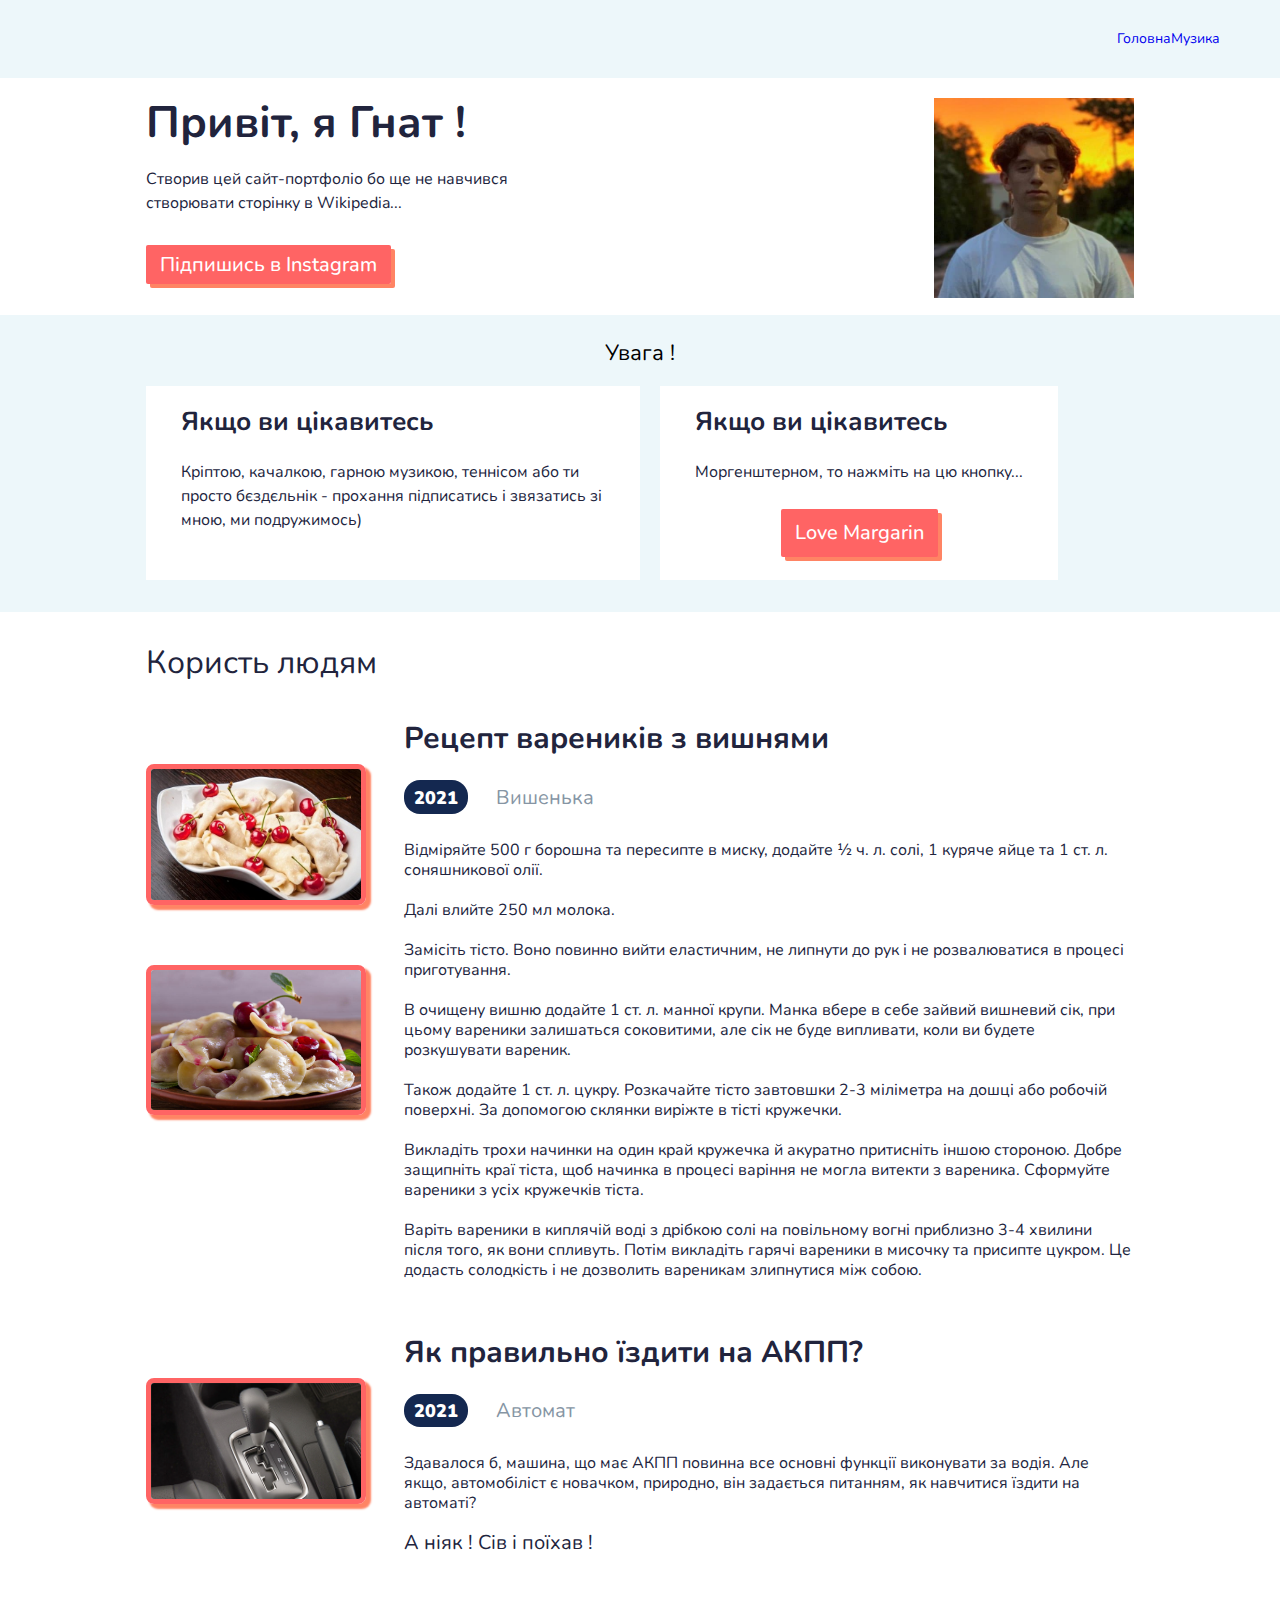
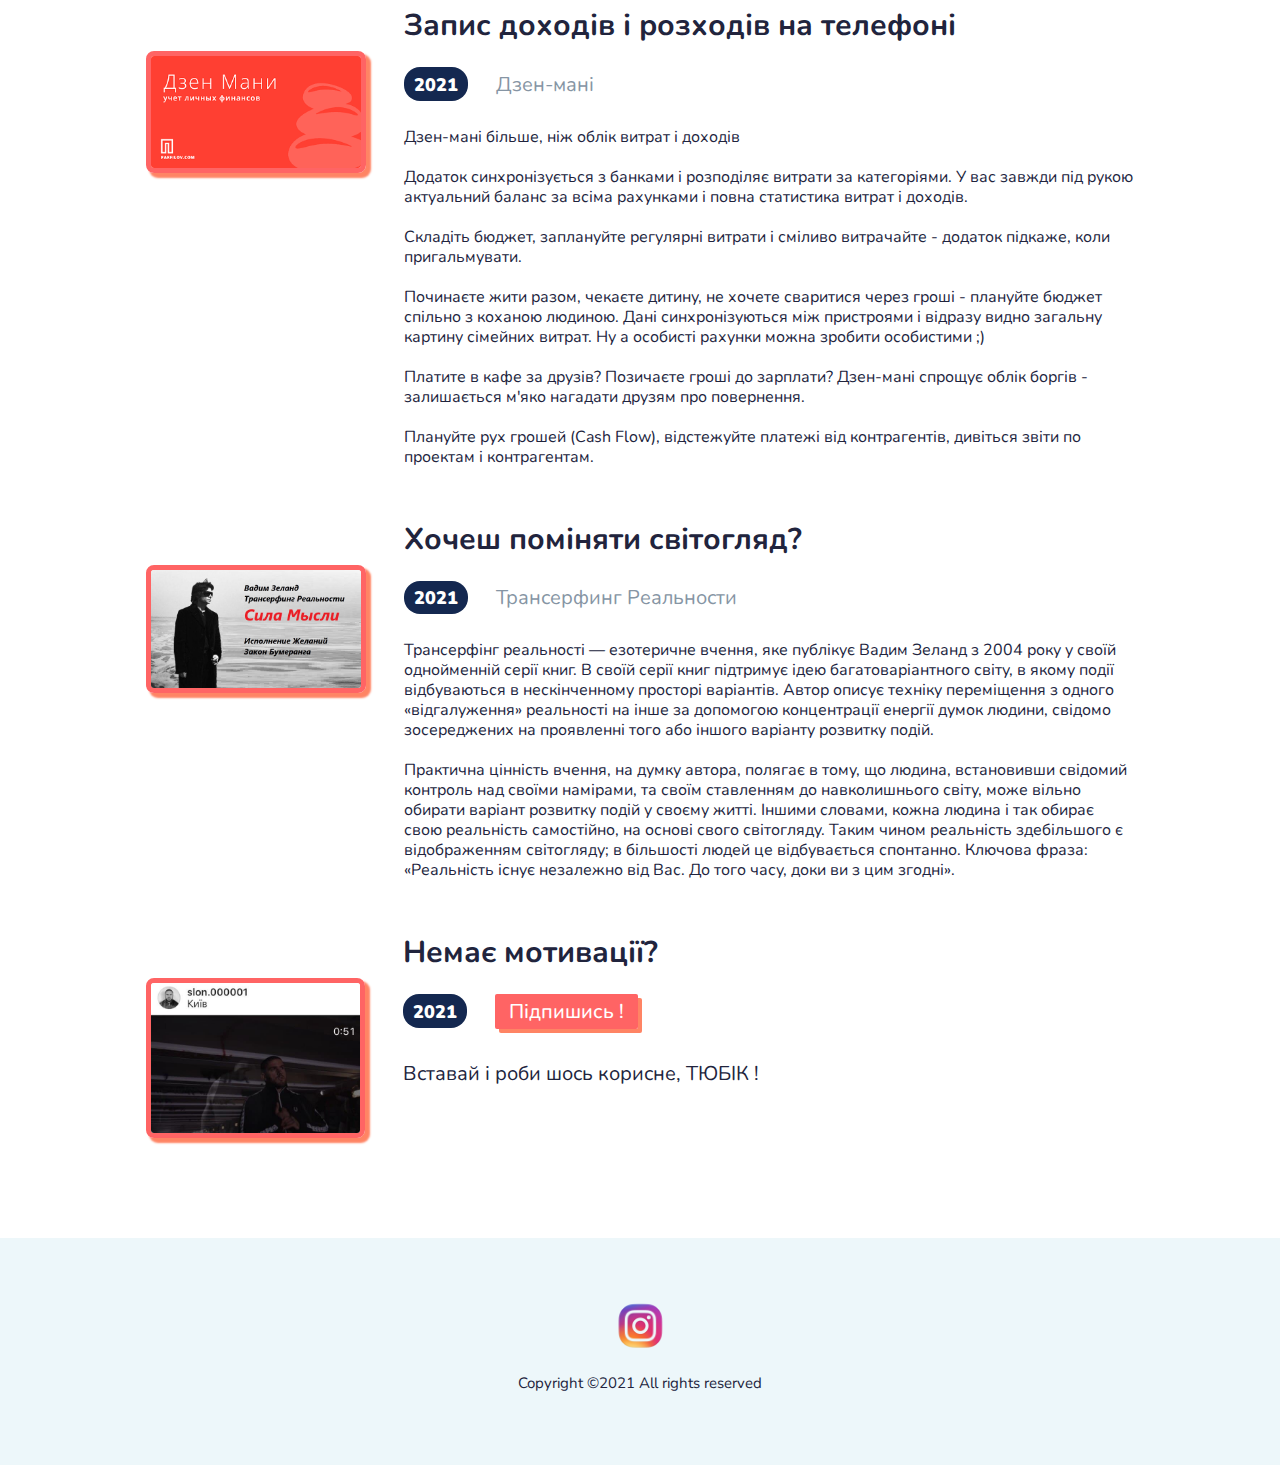
==== commit b5eccaf9: "Add files via upload" ====
--- a/index.html
+++ b/index.html
@@ -14,8 +14,8 @@
 	<header class="header">
 		<div class="container-header">
 			<div class="menu">
-				<a href="index.html" class="menu__item">Головна</a>
-				<a href="music.html" class="menu__item">Музика</a>
+				<a href="index.html" class="menu__item-1">Головна</a>
+				<a href="music.html" class="menu__item-2">Музика</a>
 			</div>
 		</div>
 	</header>
--- a/style-home.css
+++ b/style-home.css
@@ -211,7 +211,7 @@
 .work{}
 .work__featured{
 	font-weight: 400;
-	font-size: 22px;
+	font-size: 32px;
 	color: #21243D;
 	padding: 35px 0;
 }
@@ -229,8 +229,11 @@
 .img{
 	max-width: 220px;
 	max-height: 160px;
-	border-radius: 6px;
-	margin: 30px 0;
+	border-radius: 8px;
+	margin: 30px 20px 30px 0;
+	border: 5px solid #FF6464;
+	box-shadow: 4px 4px 2px 1px #FF8464;
+
 }
 .item__block{
 	margin-left: 18px;
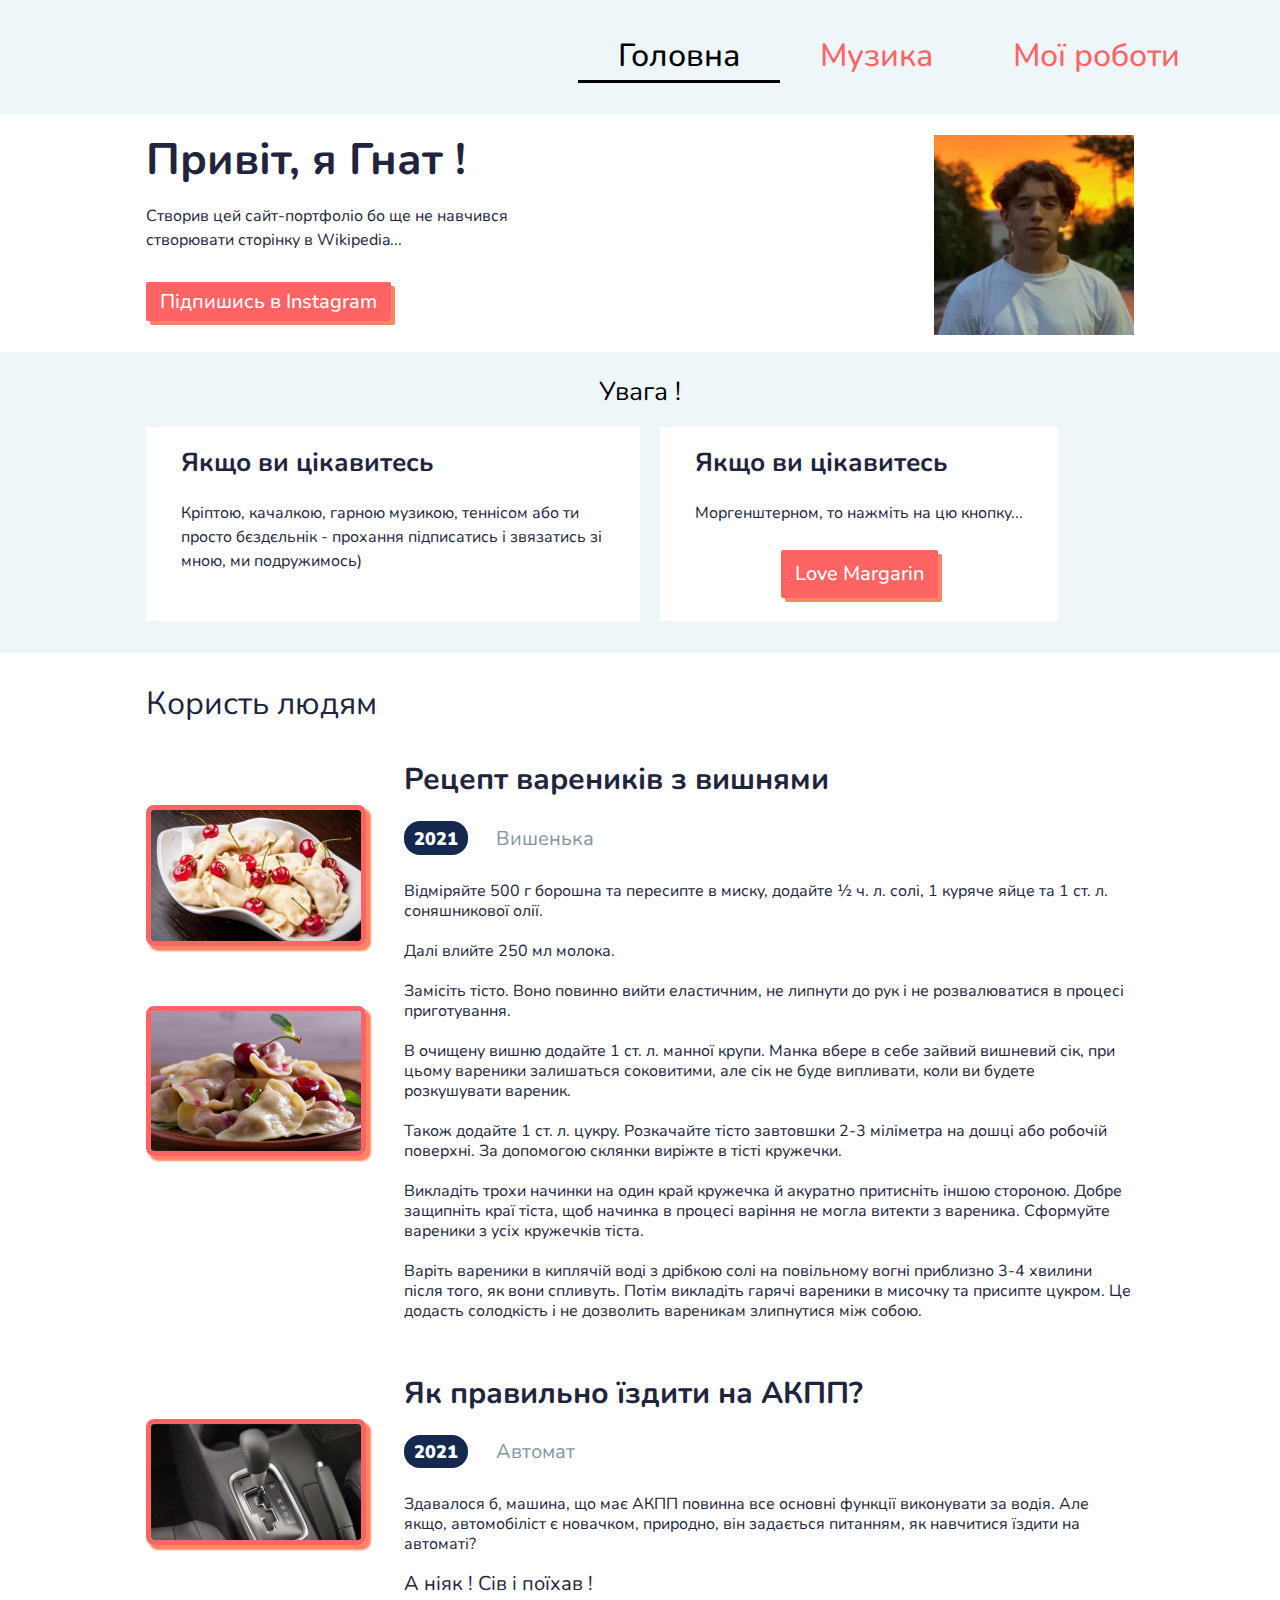
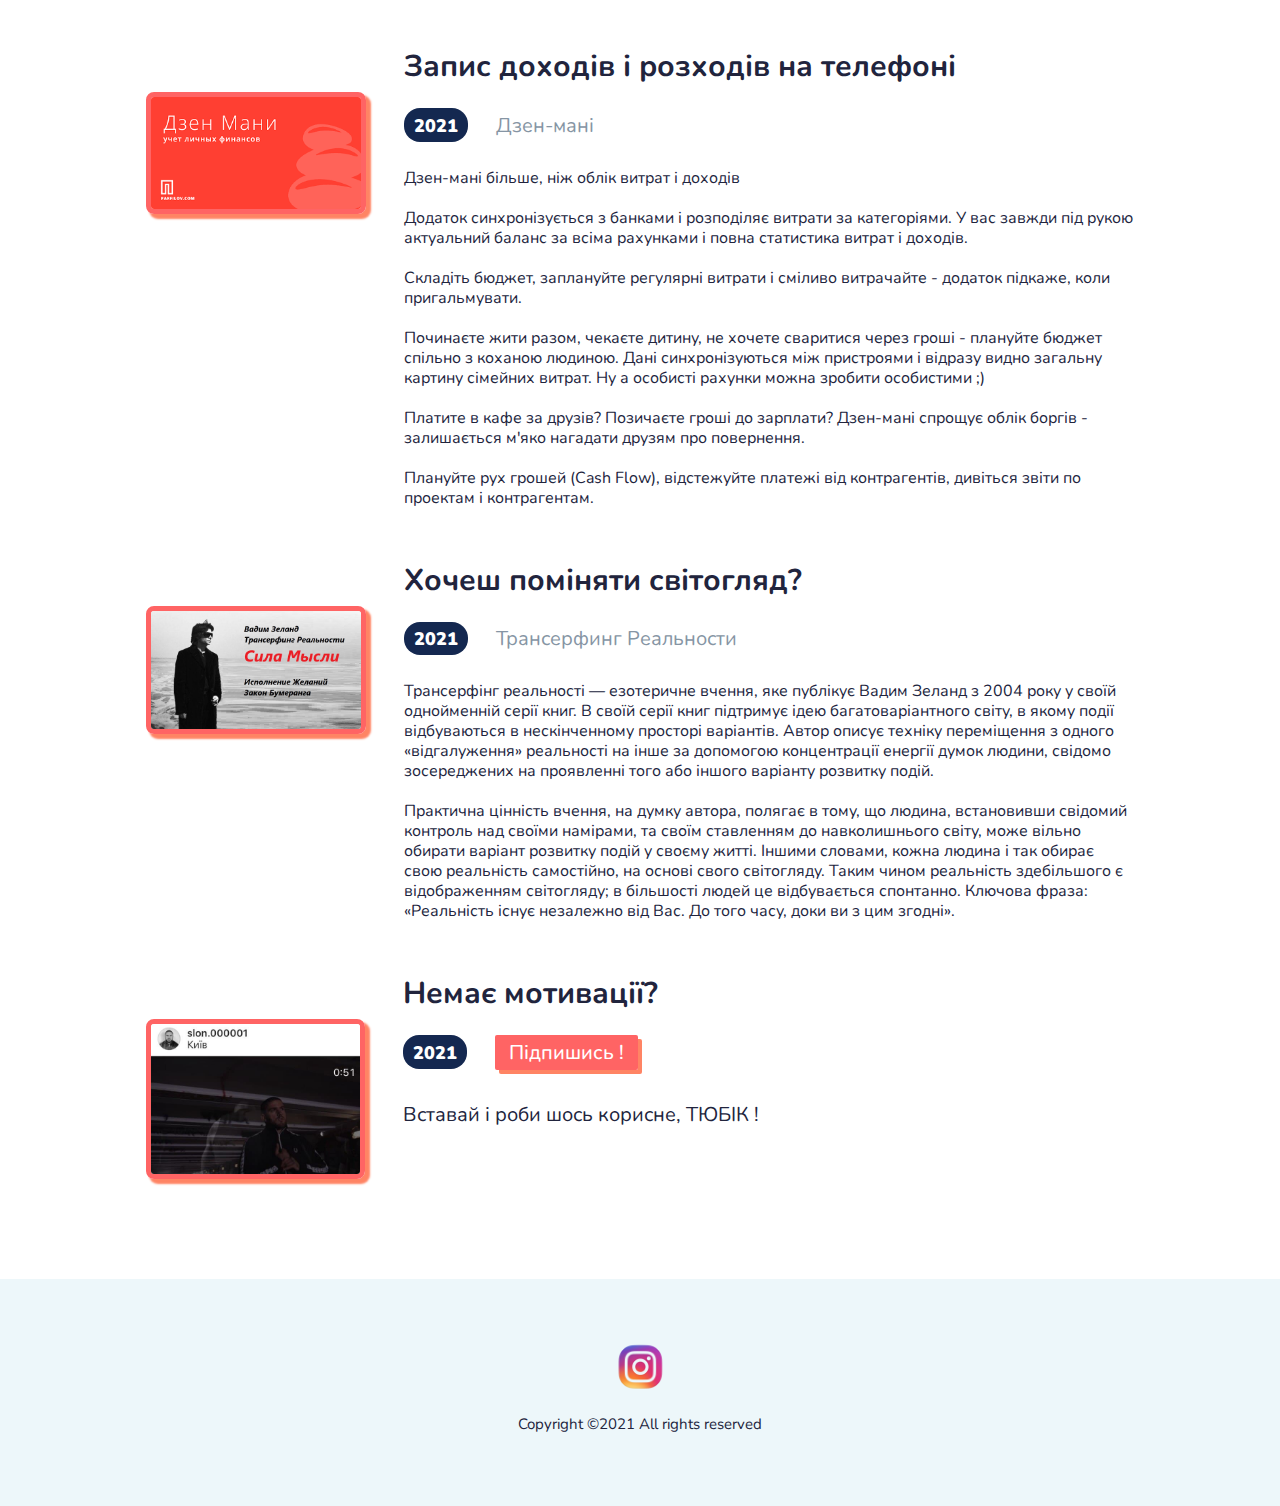
==== commit 743c6688: "Add files via upload" ====
--- a/index.html
+++ b/index.html
@@ -16,6 +16,7 @@
 			<div class="menu">
 				<a href="index.html" class="menu__item-1">Головна</a>
 				<a href="music.html" class="menu__item-2">Музика</a>
+				<a href="works.html" class="menu__item-2">Мої роботи</a>
 			</div>
 		</div>
 	</header>
--- a/style-home.css
+++ b/style-home.css
@@ -18,7 +18,7 @@
 
 
 body{
-	font-family: Nunito;
+	font-family: Nunito, sans-serif;
 }
 
 
@@ -34,16 +34,30 @@
 	justify-content: flex-end;
 	padding: 32px 0;
 }
-.menu__item{
+.menu__item-1{
 	font-weight: 500;
 	font-size: 32px;
 	color: #000;
 	padding: 8px 40px;
+	border-bottom: 3px solid #000;
+	transition: color, border-bottom, 0.3s, 0.3s;
+}
+
+.menu__item-1:hover{
+	color: #FF8464;
+	border-bottom: 3px solid #FF8464;
+}
+
+.menu__item-2{
+	font-weight: 500;
+	font-size: 32px;
+	color: #FF6464;
+	padding: 8px 40px;
 	transition-duration: 0.3s;
 }
 
-.menu__item:hover{
-	color: #FF6464;
+.menu__item-2:hover{
+	color: #FF8464;
 }
 
 
@@ -123,7 +137,7 @@
 }
 .top__recent{
 	font-weight: 400;
-	font-size: 22px;
+	font-size: 26px;
 	text-align: center;
 }
 .top__view{
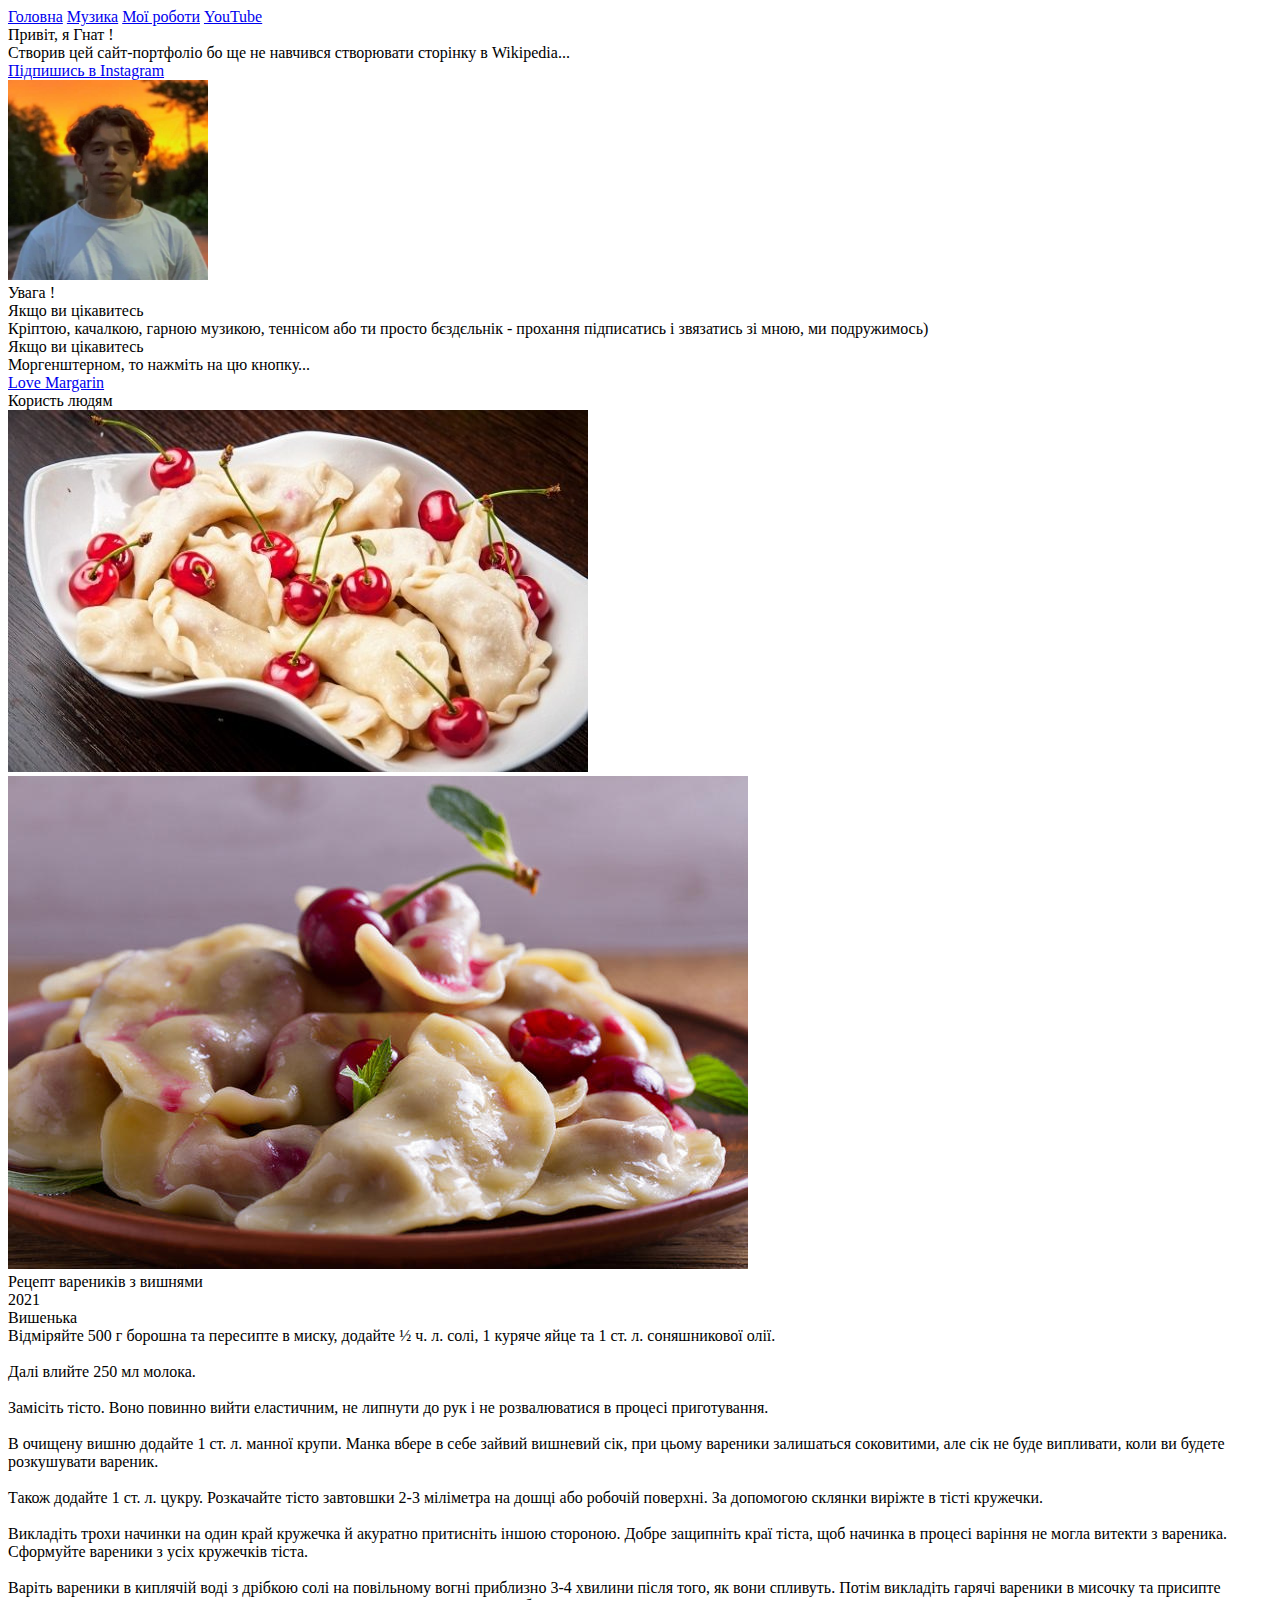
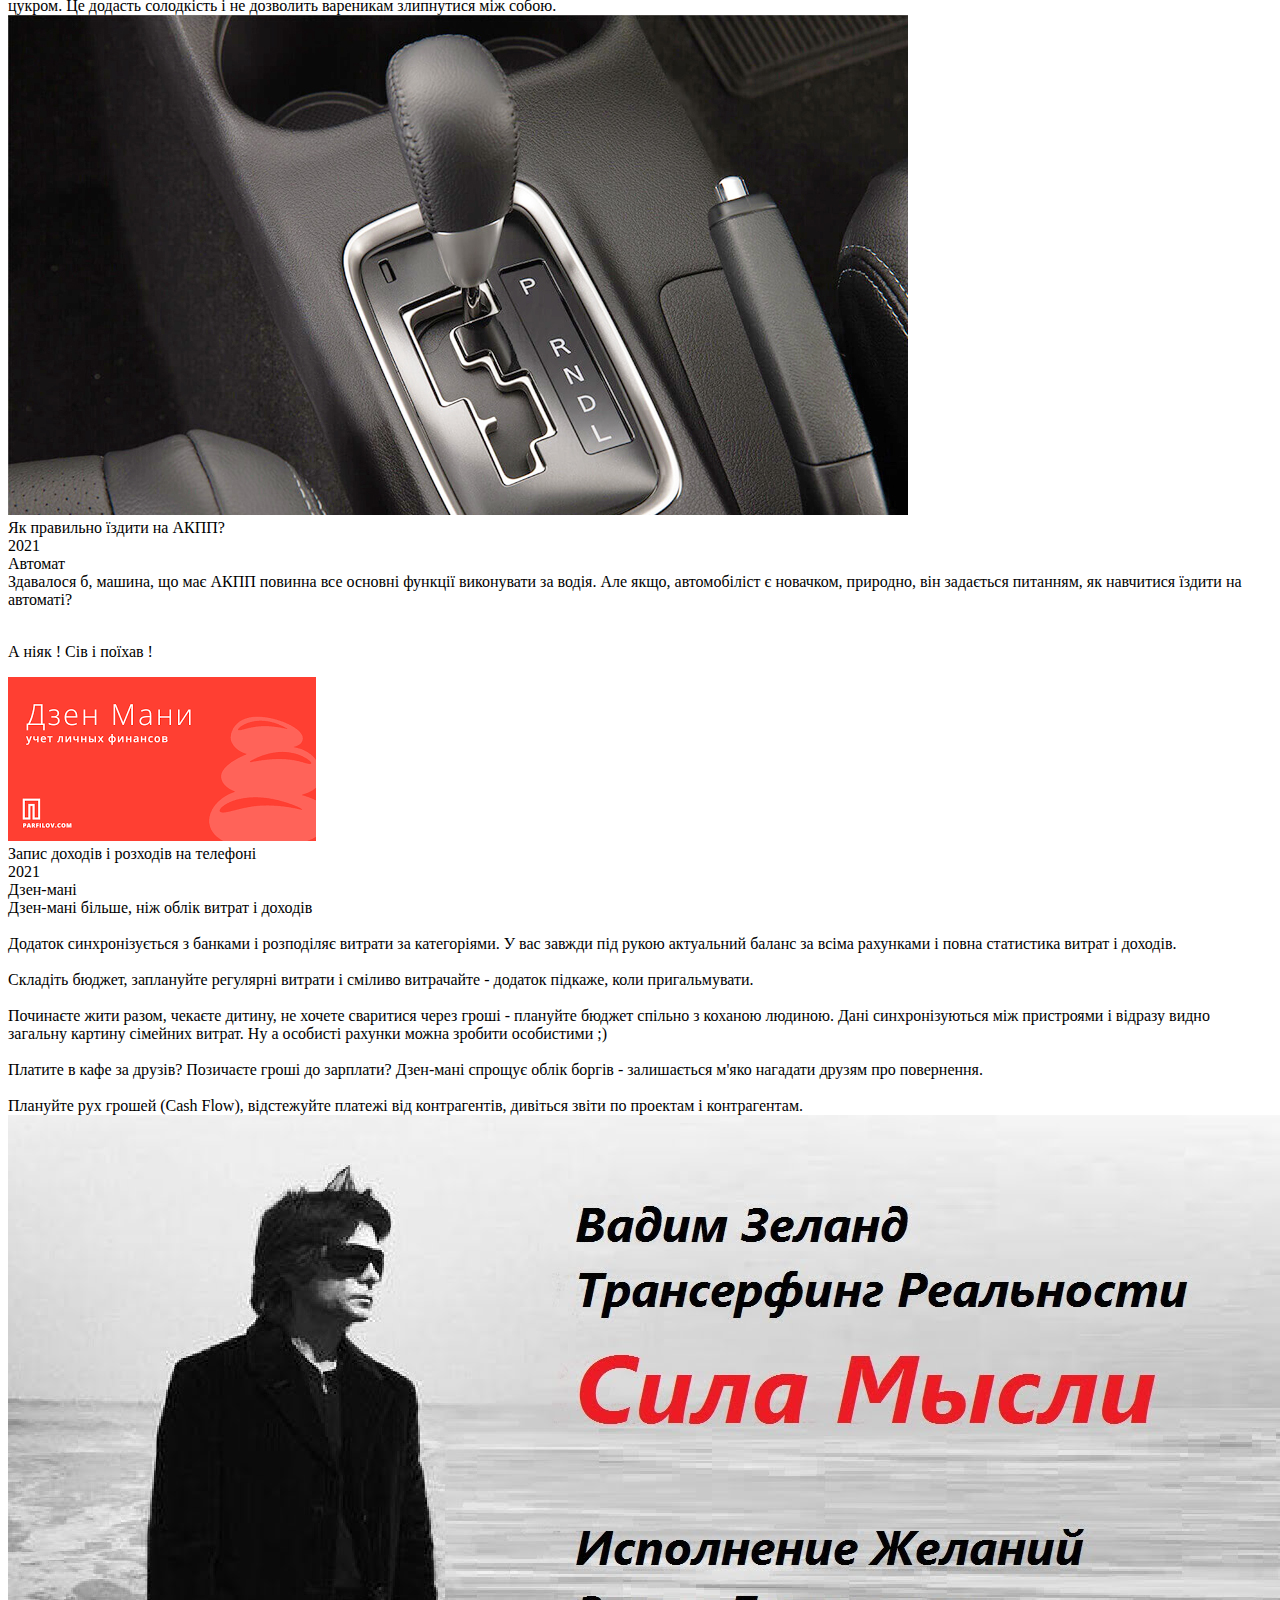
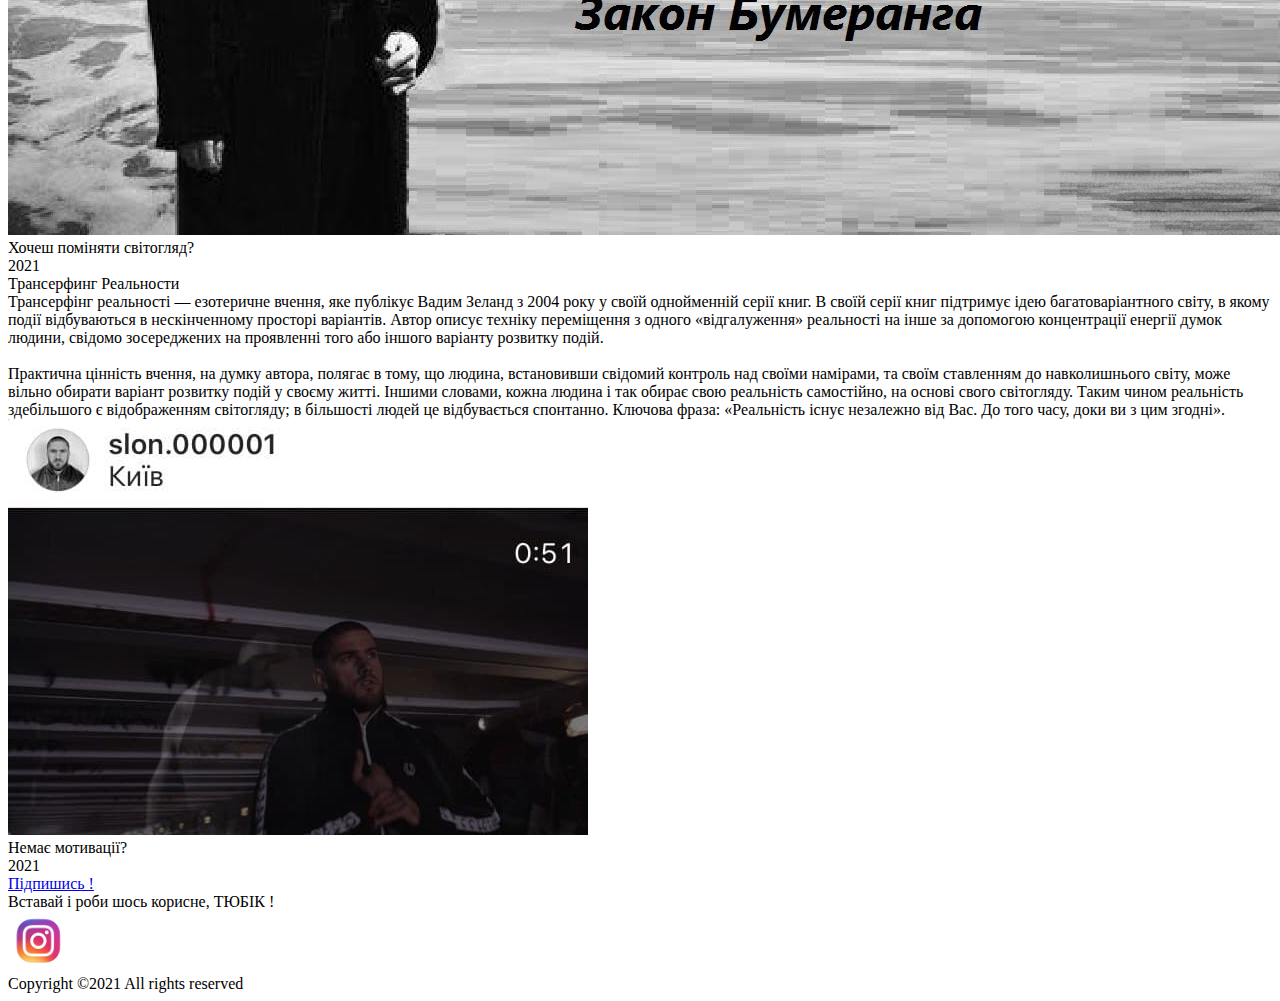
==== commit 0e860e74: "Add files via upload" ====
--- a/index.html
+++ b/index.html
@@ -1,14 +1,16 @@
 <!DOCTYPE html>
 <html lang="ru">
+
 <head>
-	<title>Home</title>
+	<title>Palen</title>
 	<meta charset="utf-8">
 	<link rel="stylesheet" type="text/css" href="style-home.css">
-<!-- Підключаємо шрифти -->
+	<!-- Підключаємо шрифти -->
 	<link rel="preconnect" href="https://fonts.googleapis.com">
 	<link rel="preconnect" href="https://fonts.gstatic.com" crossorigin>
 	<link href="https://fonts.googleapis.com/css2?family=Nunito:wght@400;700;900&display=swap" rel="stylesheet">
 </head>
+
 <body>
 
 	<header class="header">
@@ -17,6 +19,7 @@
 				<a href="index.html" class="menu__item-1">Головна</a>
 				<a href="music.html" class="menu__item-2">Музика</a>
 				<a href="works.html" class="menu__item-2">Мої роботи</a>
+				<a href="youtube.html" class="menu__item-2">YouTube</a>
 			</div>
 		</div>
 	</header>
@@ -27,9 +30,11 @@
 				<div class="hi__row">
 					<div class="hi__info info">
 						<div class="info__title">Привіт, я Гнат !</div>
-						<div class="info__text">Створив цей сайт-портфоліо бо ще не навчився створювати сторінку в Wikipedia... </div>
+						<div class="info__text">Створив цей сайт-портфоліо бо ще не навчився створювати сторінку в
+							Wikipedia... </div>
 						<div class="info__button">
-							<a href="https://www.instagram.com/gnat_liashenko/" class="info__download" target="_blank">Підпишись в Instagram</a>
+							<a href="https://www.instagram.com/gnat_liashenko/" class="info__download"
+								target="_blank">Підпишись в Instagram</a>
 						</div>
 					</div>
 					<div class="hi__photo">
@@ -49,7 +54,8 @@
 					<div class="main__row">
 						<div class="main__item-1">
 							<div class="main__title">Якщо ви цікавитесь </div>
-							<div class="main__text">Кріптою, качалкою, гарною музикою, теннісом або ти просто бєздєльнік - прохання підписатись і звязатись зі мною, ми подружимось)</div>
+							<div class="main__text">Кріптою, качалкою, гарною музикою, теннісом або ти просто бєздєльнік -
+								прохання підписатись і звязатись зі мною, ми подружимось)</div>
 						</div>
 						<div class="main__item-2">
 							<div class="main__title">Якщо ви цікавитесь </div>
@@ -75,7 +81,20 @@
 							<div class="item__title">Рецепт вареників з вишнями</div>
 							<div class="item__year">2021</div>
 							<div class="item__word">Вишенька</div>
-							<div class="item__text">Відміряйте 500 г борошна та пересипте в миску, додайте ½ ч. л. солі, 1 куряче яйце та 1 ст. л. соняшникової олії. <br><br>Далі влийте 250 мл молока. <br><br> Замісіть тісто. Воно повинно вийти еластичним, не липнути до рук і не розвалюватися в процесі приготування. <br><br> В очищену вишню додайте 1 ст. л. манної крупи. Манка вбере в себе зайвий вишневий сік, при цьому вареники залишаться соковитими, але сік не буде випливати, коли ви будете розкушувати вареник. <br><br>Також додайте 1 ст. л. цукру. Розкачайте тісто завтовшки 2-3 міліметра на дошці або робочій поверхні. За допомогою склянки виріжте в тісті кружечки. <br><br>Викладіть трохи начинки на один край кружечка й акуратно притисніть іншою стороною. Добре защипніть краї тіста, щоб начинка в процесі варіння не могла витекти з вареника. Сформуйте вареники з усіх кружечків тіста. <br><br>Варіть вареники в киплячій воді з дрібкою солі на повільному вогні приблизно 3-4 хвилини після того, як вони спливуть. Потім викладіть гарячі вареники в мисочку та присипте цукром. Це додасть солодкість і не дозволить вареникам злипнутися між собою.</div>
+							<div class="item__text">Відміряйте 500 г борошна та пересипте в миску, додайте ½ ч. л. солі, 1
+								куряче яйце та 1 ст. л. соняшникової олії. <br><br>Далі влийте 250 мл молока. <br><br> Замісіть
+								тісто. Воно повинно вийти еластичним, не липнути до рук і не розвалюватися в процесі
+								приготування. <br><br> В очищену вишню додайте 1 ст. л. манної крупи. Манка вбере в себе зайвий
+								вишневий сік, при цьому вареники залишаться соковитими, але сік не буде випливати, коли ви
+								будете розкушувати вареник. <br><br>Також додайте 1 ст. л. цукру. Розкачайте тісто завтовшки 2-3
+								міліметра на дошці або робочій поверхні. За допомогою склянки виріжте в тісті кружечки.
+								<br><br>Викладіть трохи начинки на один край кружечка й акуратно притисніть іншою стороною.
+								Добре защипніть краї тіста, щоб начинка в процесі варіння не могла витекти з вареника. Сформуйте
+								вареники з усіх кружечків тіста. <br><br>Варіть вареники в киплячій воді з дрібкою солі на
+								повільному вогні приблизно 3-4 хвилини після того, як вони спливуть. Потім викладіть гарячі
+								вареники в мисочку та присипте цукром. Це додасть солодкість і не дозволить вареникам злипнутися
+								між собою.
+							</div>
 						</div>
 					</div>
 					<div class="work__item item">
@@ -86,7 +105,11 @@
 							<div class="item__title">Як правильно їздити на АКПП?</div>
 							<div class="item__year">2021</div>
 							<div class="item__word">Автомат</div>
-							<div class="item__text">Здавалося б, машина, що має АКПП повинна все основні функції виконувати за водія. Але якщо, автомобіліст є новачком, природно, він задається питанням, як навчитися їздити на автоматі? <br><br><p class="pagargaph">А ніяк ! Сів і поїхав !</p></div>
+							<div class="item__text">Здавалося б, машина, що має АКПП повинна все основні функції виконувати за
+								водія. Але якщо, автомобіліст є новачком, природно, він задається питанням, як навчитися їздити
+								на автоматі? <br><br>
+								<p class="pagargaph">А ніяк ! Сів і поїхав !</p>
+							</div>
 						</div>
 					</div>
 					<div class="work__item item">
@@ -97,7 +120,17 @@
 							<div class="item__title">Запис доходів і розходів на телефоні</div>
 							<div class="item__year">2021</div>
 							<div class="item__word">Дзен-мані</div>
-							<div class="item__text">Дзен-мані більше, ніж облік витрат і доходів <br><br>Додаток синхронізується з банками і розподіляє витрати за категоріями. У вас завжди під рукою актуальний баланс за всіма рахунками і повна статистика витрат і доходів. <br><br>Складіть бюджет, заплануйте регулярні витрати і сміливо витрачайте - додаток підкаже, коли пригальмувати. <br><br> Починаєте жити разом, чекаєте дитину, не хочете сваритися через гроші - плануйте бюджет спільно з коханою людиною. Дані синхронізуються між пристроями і відразу видно загальну картину сімейних витрат. Ну а особисті рахунки можна зробити особистими ;) <br><br>Платите в кафе за друзів? Позичаєте гроші до зарплати? Дзен-мані спрощує облік боргів - залишається м'яко нагадати друзям про повернення. <br><br>Плануйте рух грошей (Cash Flow), відстежуйте платежі від контрагентів, дивіться звіти по проектам і контрагентам.</div>
+							<div class="item__text">Дзен-мані більше, ніж облік витрат і доходів <br><br>Додаток
+								синхронізується з банками і розподіляє витрати за категоріями. У вас завжди під рукою актуальний
+								баланс за всіма рахунками і повна статистика витрат і доходів. <br><br>Складіть бюджет,
+								заплануйте регулярні витрати і сміливо витрачайте - додаток підкаже, коли пригальмувати.
+								<br><br> Починаєте жити разом, чекаєте дитину, не хочете сваритися через гроші - плануйте бюджет
+								спільно з коханою людиною. Дані синхронізуються між пристроями і відразу видно загальну картину
+								сімейних витрат. Ну а особисті рахунки можна зробити особистими ;) <br><br>Платите в кафе за
+								друзів? Позичаєте гроші до зарплати? Дзен-мані спрощує облік боргів - залишається м'яко нагадати
+								друзям про повернення. <br><br>Плануйте рух грошей (Cash Flow), відстежуйте платежі від
+								контрагентів, дивіться звіти по проектам і контрагентам.
+							</div>
 						</div>
 					</div>
 					<div class="work__item item">
@@ -108,7 +141,18 @@
 							<div class="item__title">Хочеш поміняти світогляд?</div>
 							<div class="item__year">2021</div>
 							<div class="item__word">Трансерфинг Реальности</div>
-							<div class="item__text">Трансерфінг реальності — езотеричне вчення, яке публікує Вадим Зеланд з 2004 року у своїй однойменній серії книг. В своїй серії книг підтримує ідею багатоваріантного світу, в якому події відбуваються в нескінченному просторі варіантів. Автор описує техніку переміщення з одного «відгалуження» реальності на інше за допомогою концентрації енергії думок людини, свідомо зосереджених на проявленні того або іншого варіанту розвитку подій. <br><br>Практична цінність вчення, на думку автора, полягає в тому, що людина, встановивши свідомий контроль над своїми намірами, та своїм ставленням до навколишнього світу, може вільно обирати варіант розвитку подій у своєму житті. Іншими словами, кожна людина і так обирає свою реальність самостійно, на основі свого світогляду. Таким чином реальність здебільшого є відображенням світогляду; в більшості людей це відбувається спонтанно. Ключова фраза: «Реальність існує незалежно від Вас. До того часу, доки ви з цим згодні».</div>
+							<div class="item__text">Трансерфінг реальності — езотеричне вчення, яке публікує Вадим Зеланд з
+								2004 року у своїй однойменній серії книг. В своїй серії книг підтримує ідею багатоваріантного
+								світу, в якому події відбуваються в нескінченному просторі варіантів. Автор описує техніку
+								переміщення з одного «відгалуження» реальності на інше за допомогою концентрації енергії думок
+								людини, свідомо зосереджених на проявленні того або іншого варіанту розвитку подій.
+								<br><br>Практична цінність вчення, на думку автора, полягає в тому, що людина, встановивши
+								свідомий контроль над своїми намірами, та своїм ставленням до навколишнього світу, може вільно
+								обирати варіант розвитку подій у своєму житті. Іншими словами, кожна людина і так обирає свою
+								реальність самостійно, на основі свого світогляду. Таким чином реальність здебільшого є
+								відображенням світогляду; в більшості людей це відбувається спонтанно. Ключова фраза:
+								«Реальність існує незалежно від Вас. До того часу, доки ви з цим згодні».
+							</div>
 						</div>
 					</div>
 					<div class="work__item item">
@@ -122,10 +166,10 @@
 								<a href="https://www.instagram.com/slon.000001/" class="button">Підпишись !</a>
 							</div>
 							<div class="item__text slon">Вставай і роби шось корисне, ТЮБІК !</div>
+						</div>
 					</div>
 				</div>
 			</div>
-		</div>
 	</main>
 
 	<footer class="footer">
@@ -138,4 +182,5 @@
 	</footer>
 
 </body>
+
 </html>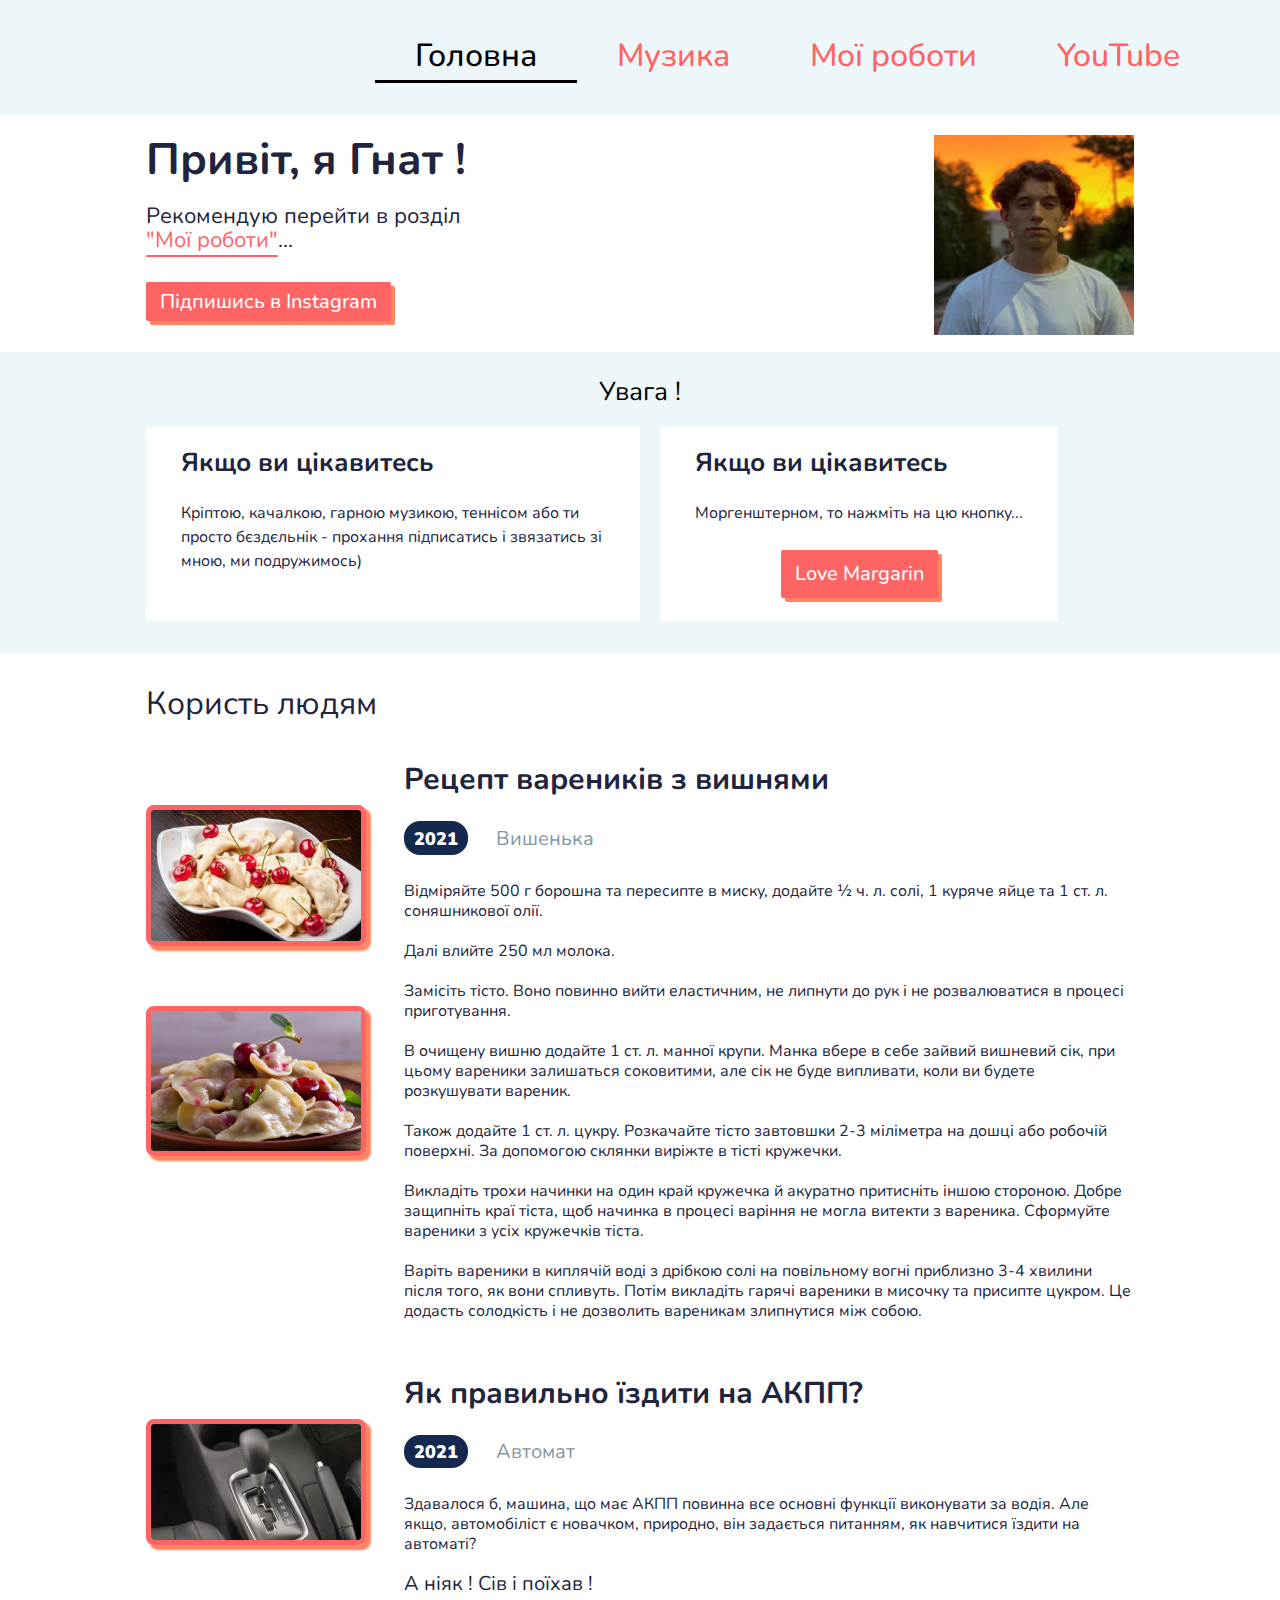
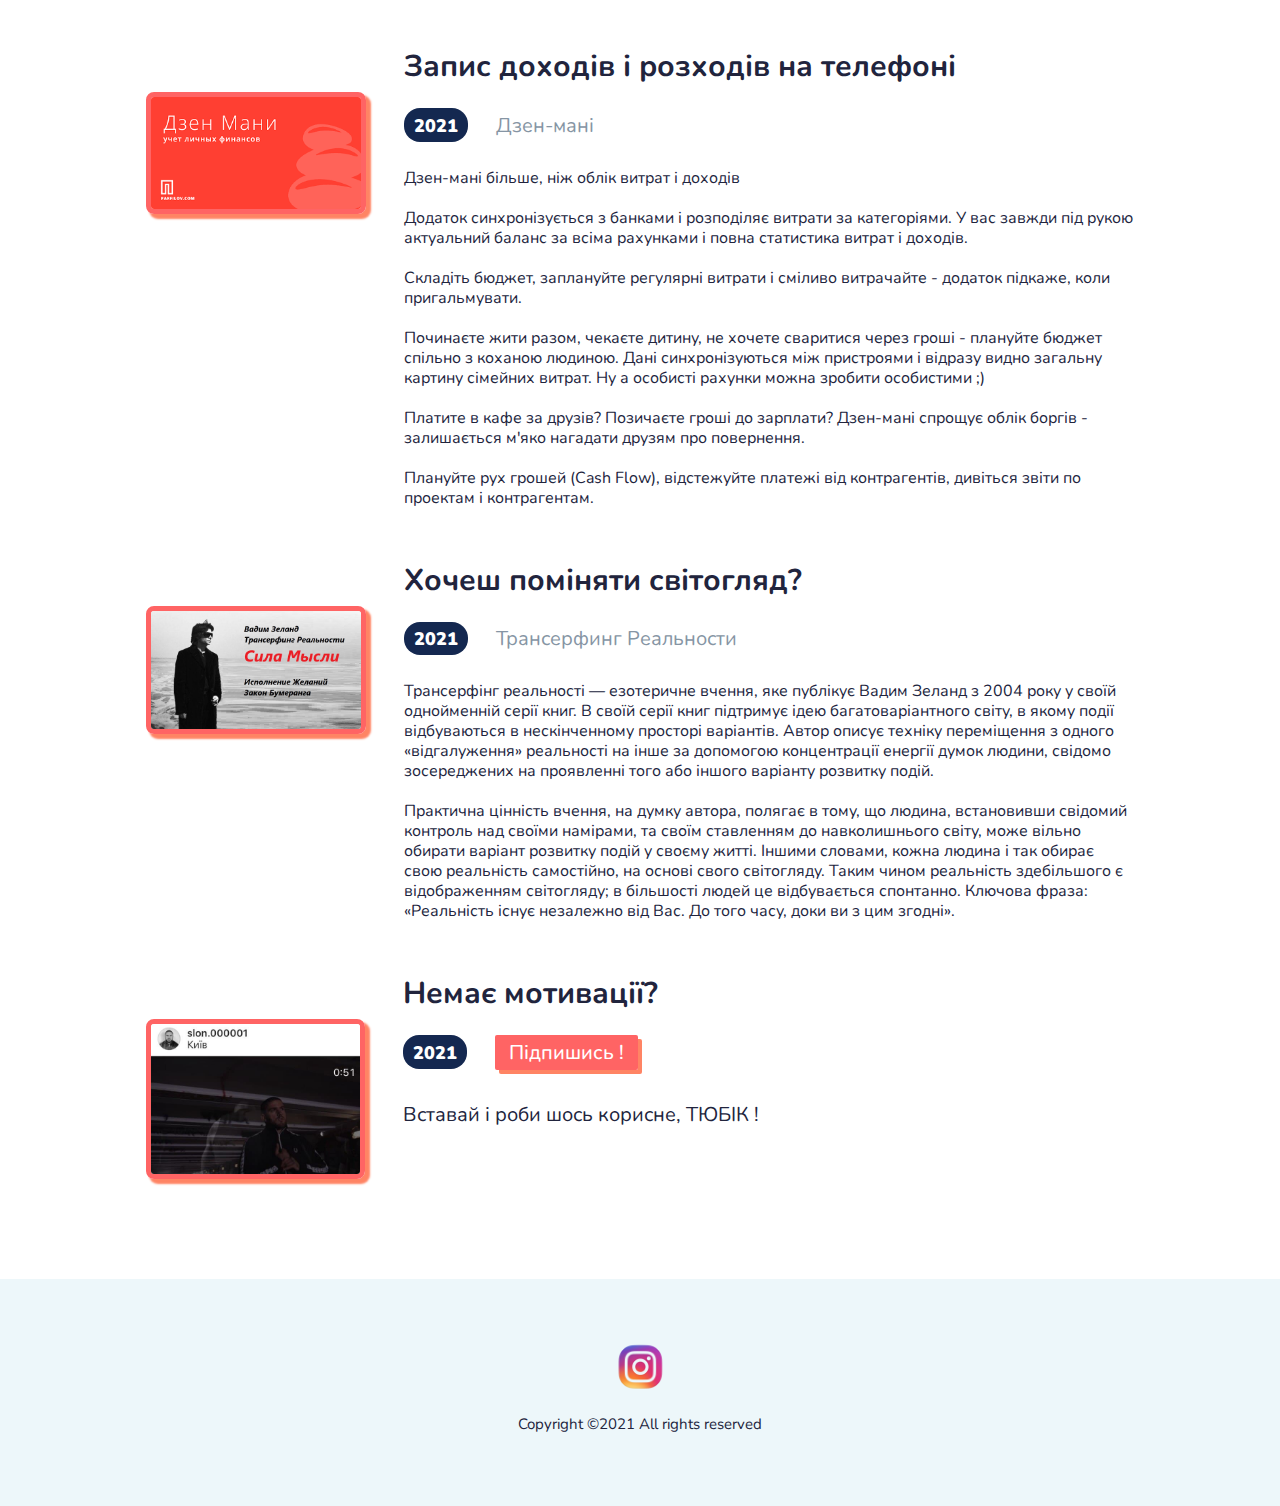
==== commit d47f4ca7: "Add files via upload" ====
--- a/index.html
+++ b/index.html
@@ -30,8 +30,8 @@
 				<div class="hi__row">
 					<div class="hi__info info">
 						<div class="info__title">Привіт, я Гнат !</div>
-						<div class="info__text">Створив цей сайт-портфоліо бо ще не навчився створювати сторінку в
-							Wikipedia... </div>
+						<div class="info__text">Рекомендую перейти в розділ <a href="works.html" class="link-works">"Мої
+								роботи"</a>...</div>
 						<div class="info__button">
 							<a href="https://www.instagram.com/gnat_liashenko/" class="info__download"
 								target="_blank">Підпишись в Instagram</a>
--- a/style-home.css
+++ b/style-home.css
@@ -0,0 +1,369 @@
+/* 		Обнуление		 */
+* {
+	padding: 0;
+	margin: 0;
+	border: 0;
+}
+*,
+*:before,
+*:after {
+	-moz-box-sizing: border-box;
+	-webkit-box-sizing: border-box;
+	box-sizing: border-box;
+}
+:focus,
+:active {
+	outline: none;
+}
+a:active,
+a:focus {
+	outline: none;
+}
+nav,
+footer,
+header,
+aside {
+	display: block;
+}
+html,
+body {
+	height: 100%;
+	width: 100%;
+	font-size: 100%;
+	line-height: 1;
+	font-size: 14px;
+	-ms-text-size-adjust: 100%;
+	-moz-text-size-adjust: 100%;
+	-webkit-text-size-adjust: 100%;
+}
+input,
+button,
+textarea {
+	font-family: inherit;
+}
+input::-ms-clear {
+	display: none;
+}
+button {
+	cursor: pointer;
+}
+a,
+a:visited {
+	text-decoration: none;
+}
+a:hover {
+	text-decoration: none;
+}
+ul li {
+	list-style: none;
+}
+img {
+	vertical-align: top;
+}
+h1,
+h2,
+h3,
+h4,
+h5,
+h6 {
+	font-size: inherit;
+	font-weight: inherit;
+}
+/* 		Обнуление 		*/
+
+body {
+	font-family: Nunito, sans-serif;
+}
+
+.header {
+	background-color: #edf7fa;
+}
+.container-header {
+	margin: 0 60px;
+}
+.link-works {
+	color: #ff6464;
+	border-bottom: 2px solid #ff6464;
+}
+.menu {
+	display: flex;
+	justify-content: flex-end;
+	padding: 32px 0;
+}
+.menu__item-1 {
+	font-weight: 500;
+	font-size: 32px;
+	color: #000;
+	padding: 8px 40px;
+	border-bottom: 3px solid #000;
+	transition: color, border-bottom, 0.3s, 0.3s;
+}
+
+.menu__item-1:hover {
+	color: #ff8464;
+	border-bottom: 3px solid #ff8464;
+}
+
+.menu__item-2 {
+	font-weight: 500;
+	font-size: 32px;
+	color: #ff6464;
+	padding: 8px 40px;
+	transition-duration: 0.3s;
+}
+
+.menu__item-2:hover {
+	color: #ff8464;
+}
+
+.main {
+}
+.hi {
+}
+.container {
+	margin: 0 146px;
+}
+.hi__row {
+	display: flex;
+	justify-content: space-between;
+}
+.hi__info {
+	align-items: center;
+}
+.info {
+}
+.info__title {
+	color: #21243d;
+	font-weight: 700;
+	font-size: 44px;
+	line-height: 60px;
+	margin: 15px 0;
+}
+.info__text {
+	max-width: 70%;
+	color: #21243d;
+	font-weight: 400;
+	font-size: 22px;
+	line-height: 23.5px;
+	margin: 15px 0;
+}
+.info__button {
+	margin: 30px 0;
+}
+
+.info__download {
+	display: inline;
+	background-color: #ff6464;
+	box-shadow: 4px 4px #ff8464;
+	font-weight: 500;
+	font-size: 20px;
+	line-height: 40px;
+	padding: 6px 14px;
+	color: #fff;
+	border-radius: 2px;
+	top: 0;
+	left: 0;
+	position: relative;
+	transition-duration: 0.1s, 0.1s, 0.1s;
+	transition-property: top, left, box-shadow;
+}
+
+.info__download:hover {
+	top: 2px;
+	left: 2px;
+	box-shadow: 2px 3px #ff8464;
+}
+
+.hi__photo {
+	padding-top: 20px;
+	overflow: hidden;
+	min-width: 200px;
+	min-height: 200px;
+}
+
+.post {
+	background-color: #edf7fa;
+	padding-bottom: 32px;
+}
+.post__top {
+}
+.top {
+}
+.top__row {
+	padding: 27px 0px 22px 0;
+}
+.top__recent {
+	font-weight: 400;
+	font-size: 26px;
+	text-align: center;
+}
+.top__view {
+	font-weight: 400;
+	font-size: 16px;
+	line-height: 23, 5px;
+	color: #00a8cc;
+	text-decoration: underline;
+}
+
+.post__main {
+}
+.main {
+}
+.main__row {
+	display: flex;
+}
+.main__item-1 {
+	max-width: 50%;
+	padding: 23px 35px;
+	background-color: #fff;
+	margin-right: 10px;
+}
+
+.main__item-2 {
+	max-width: 50%;
+	padding: 23px 35px;
+	background-color: #fff;
+	margin-left: 10px;
+}
+
+.main__button {
+	display: flex;
+	justify-content: center;
+}
+
+.button {
+	display: inline;
+	background-color: #ff6464;
+	box-shadow: 4px 4px #ff8464;
+	font-weight: 500;
+	font-size: 20px;
+	line-height: 40px;
+	padding: 4px 14px;
+	margin-top: 25px;
+	color: #fff;
+	border-radius: 2px;
+	top: 0;
+	left: 0;
+	position: relative;
+	transition-duration: 0.1s, 0.1s, 0.1s;
+	transition-property: top, left, box-shadow;
+}
+
+.button:hover {
+	top: 2px;
+	left: 2px;
+	box-shadow: 2px 3px #ff8464;
+}
+.main__title {
+	font-weight: 700;
+	font-size: 26px;
+	color: #21243d;
+	padding-bottom: 15px;
+}
+.main__subtitle {
+	font-weight: 400;
+	font-size: 18px;
+	color: #21243d;
+	display: flex;
+	justify-content: space-between;
+	padding: 25px 0;
+}
+.main__text {
+	font-weight: 400;
+	font-size: 16px;
+	color: #21243d;
+	line-height: 24px;
+	padding-top: 10px;
+}
+
+.work {
+}
+.work__featured {
+	font-weight: 400;
+	font-size: 32px;
+	color: #21243d;
+	padding: 35px 0;
+}
+.work__row {
+}
+.work__item {
+	display: flex;
+}
+.item {
+	padding: 10px 0;
+	margin-bottom: 38px;
+}
+.item__img {
+	padding: 10px 0;
+}
+.img {
+	max-width: 220px;
+	max-height: 160px;
+	border-radius: 8px;
+	margin: 30px 20px 30px 0;
+	border: 5px solid #ff6464;
+	box-shadow: 4px 4px 2px 1px #ff8464;
+}
+.item__block {
+	margin-left: 18px;
+}
+.item__title {
+	font-weight: 700;
+	font-size: 30px;
+	color: #21243d;
+}
+
+.item__year {
+	display: inline-block;
+	background-color: #142850;
+	font-weight: 900;
+	font-size: 18px;
+	color: #fff;
+	border-radius: 16px;
+	padding: 8.5px 10px 7px 10px;
+	margin: 26px 0;
+}
+.item__word {
+	display: inline-block;
+	font-weight: 400;
+	font-size: 20px;
+	color: #8695a4;
+	margin: 0 24px;
+}
+.item__text {
+	font-weight: 400;
+	font-size: 16px;
+	color: #21243d;
+	line-height: 20px;
+}
+
+.slon {
+	padding-top: 10px;
+	font-size: 20px;
+}
+
+.pagargaph {
+	font-size: 20px;
+}
+
+.footer {
+	padding: 58px 0 54px 0;
+	margin-top: 50px;
+	background-color: #edf7fa;
+}
+.footer__logos {
+	text-align: center;
+	padding: 0 30px;
+}
+.logos {
+}
+.logos__item {
+	margin: 0 17.5px;
+}
+.footer__text {
+	text-align: center;
+	font-weight: 400;
+	font-size: 15px;
+	color: #21243d;
+	padding: 20px 0;
+}
